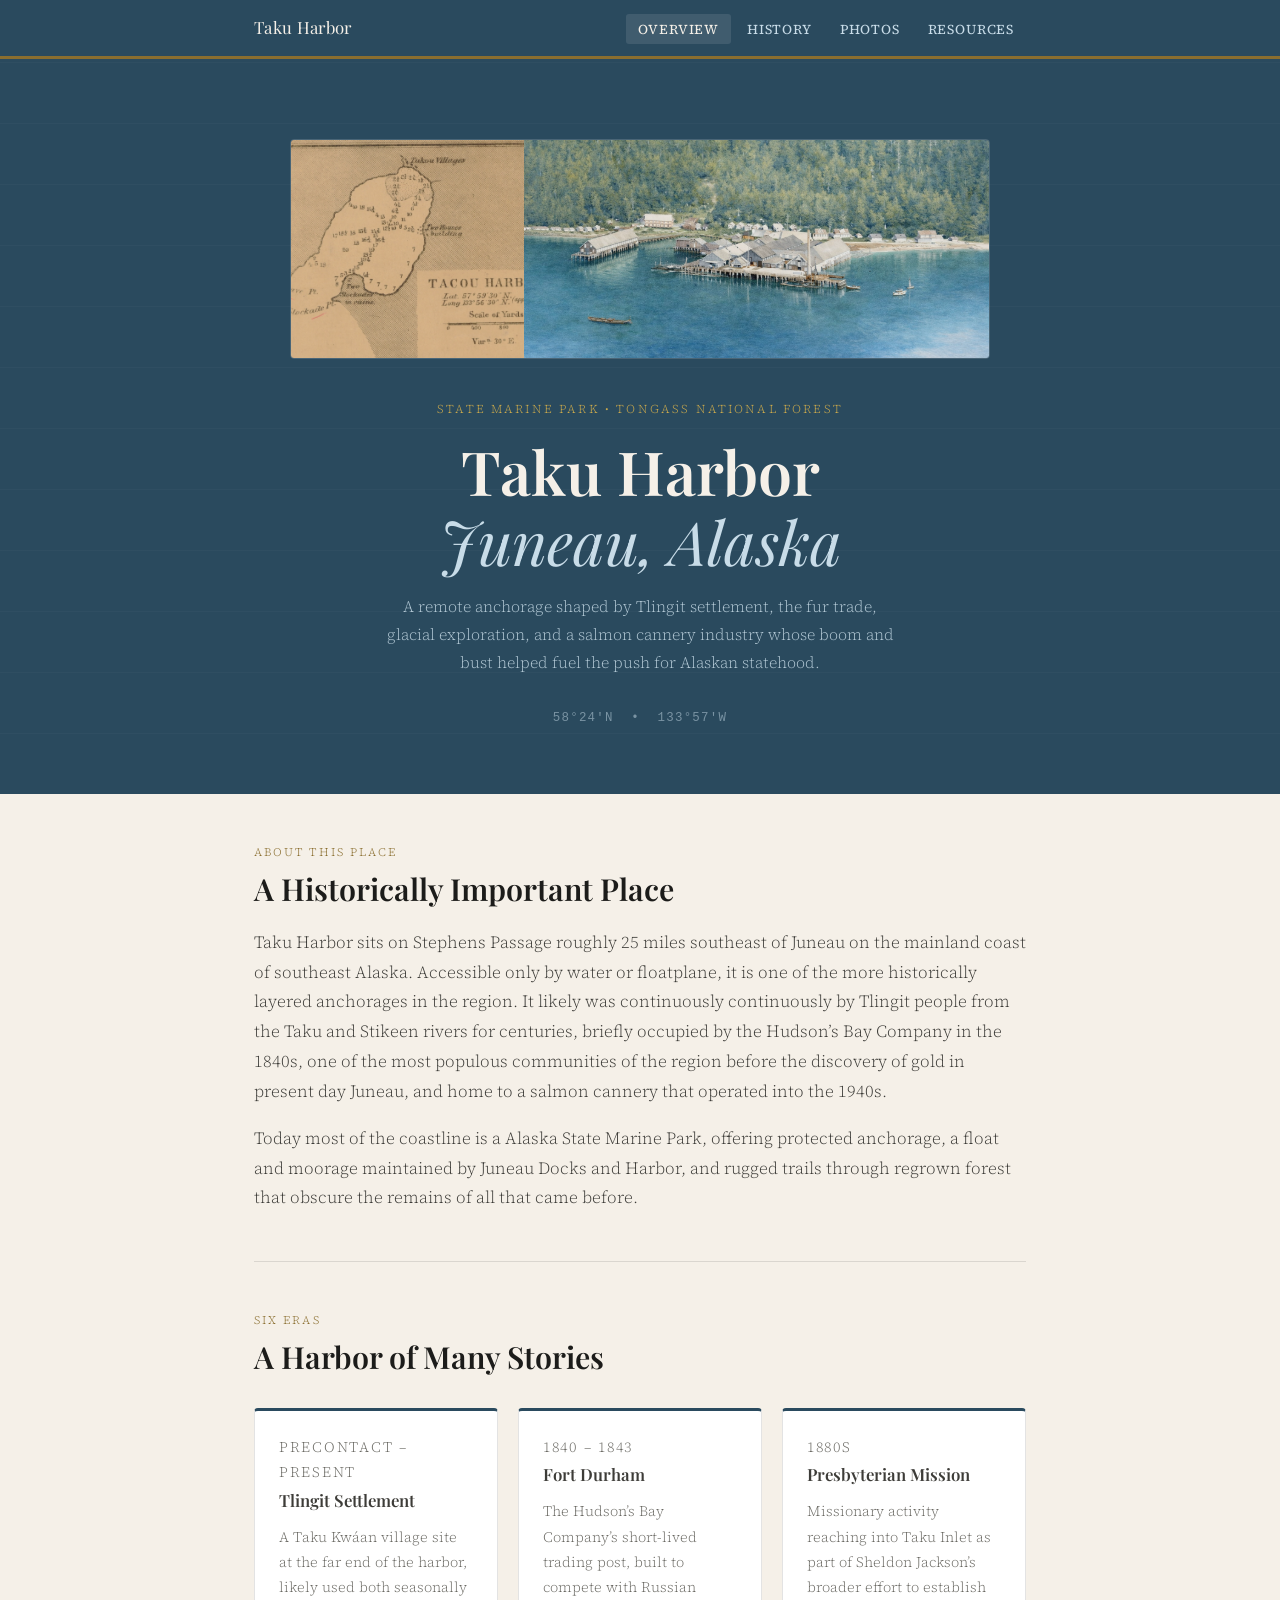
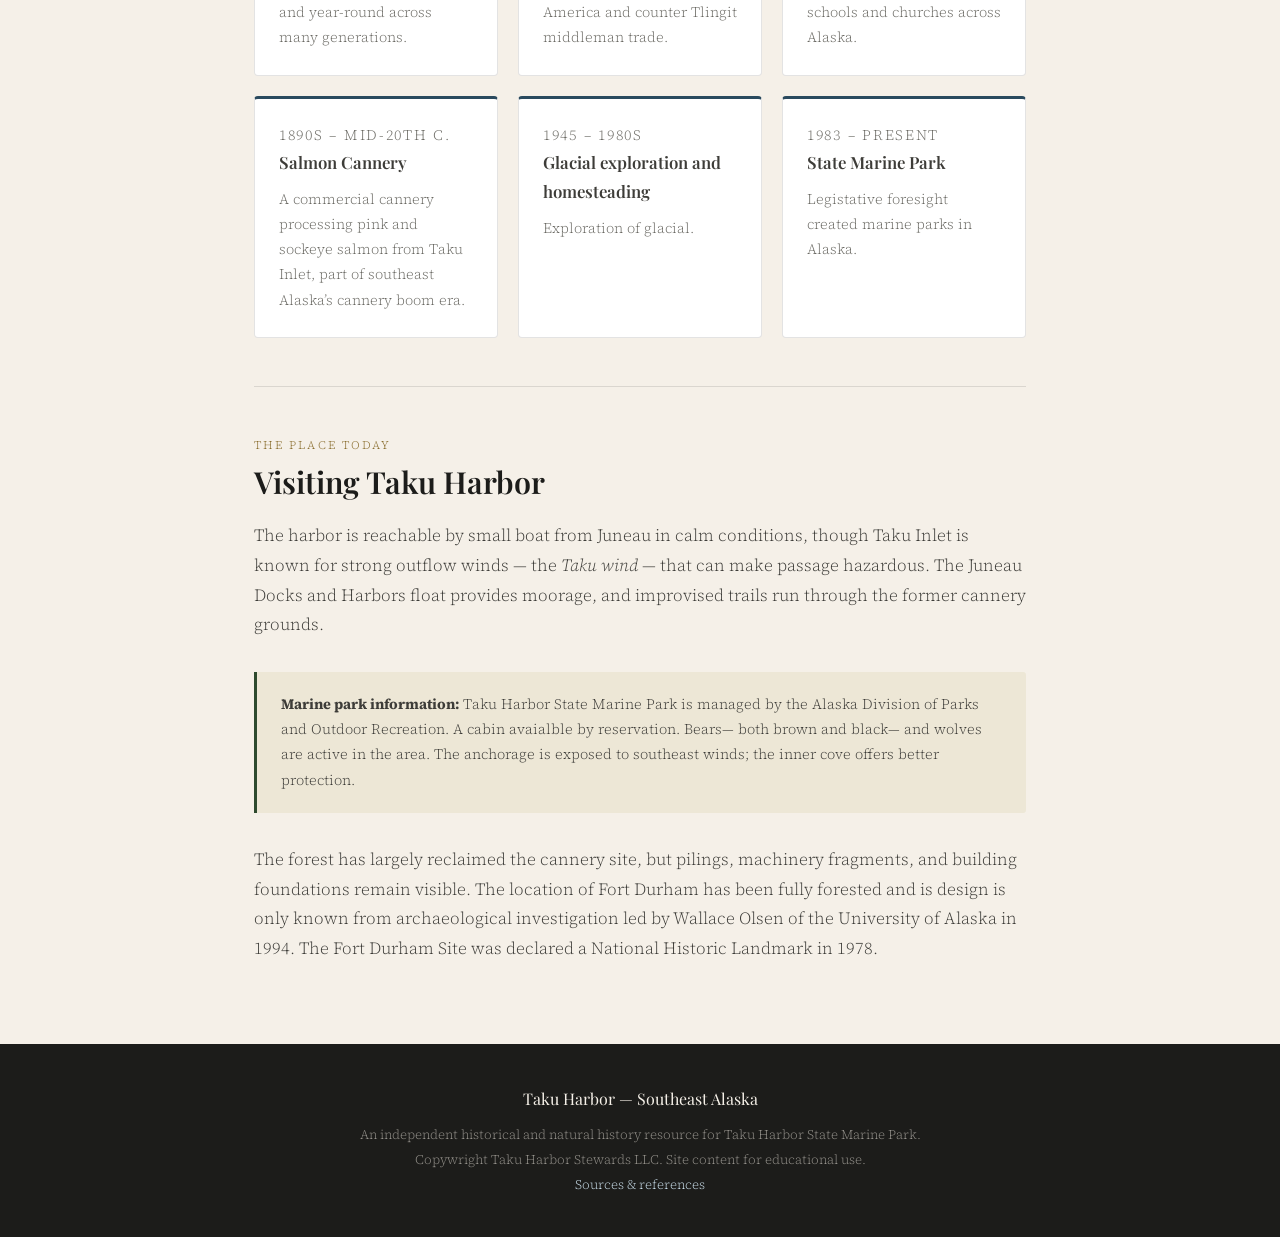
==== index.html @ 900e369d "Update index.html" ====
<!DOCTYPE html>
<html lang="en">
<head>
  <meta charset="UTF-8">
  <meta name="viewport" content="width=device-width, initial-scale=1.0">
  <title>Taku Harbor — Southeast Alaska</title>
  <meta name="description" content="Historical and natural history resources for Taku Harbor State Marine Park, southeast Alaska — site of Fort Durham, Tlingit settlement, and a historic salmon cannery.">
  <link rel="stylesheet" href="css/style.css">
</head>
<body>

<nav>
  <div class="nav-inner">
    <a href="index.html" class="site-title">Taku Harbor</a>
    <ul>
      <li><a href="index.html" class="active">Overview</a></li>
      <li><a href="history.html">History</a></li>
      <li><a href="photos.html">Photos</a></li>
      <li><a href="resources.html">Resources</a></li>
    </ul>
  </div>
</nav>

<header class="hero">

  <div style="display: grid; grid-template-columns: 1fr 2fr; gap: 0; height: 220px; margin: 0 auto 2.5rem; max-width: 700px; border: 1px solid rgba(255,255,255,0.15); border-radius: 4px; overflow: hidden;">

  <div style="position: relative;">
    <img src="images/historic/taku-harbor-navy-1868.jpg" alt="1868 US Navy chart of Tacou Harbor" style="width: 100%; height: 100%; object-fit: cover; object-position: 40% 40%; display: block; opacity: 0.9;">
  </div>

    <div style="position: relative;">
      <img src="images/historic/libby-cannery-1918.jpg" alt="Libby Cannery at Taku Harbor, c.1918" style="width: 100%; height: 100%; object-fit: cover; object-position: center 100%; display: block; opacity: 0.9;">
    </div>

  </div>

  <p class="hero-eyebrow">State Marine Park &bull; Tongass National Forest</p>
  <h1>Taku Harbor<br><em>Juneau, Alaska</em></h1>
  <p class="hero-sub">A remote anchorage shaped by Tlingit settlement, the fur trade, glacial exploration, and a salmon cannery industry whose boom and bust helped fuel the push for Alaskan statehood.</p>
  <p class="hero-coords">58°24&prime;N &nbsp;&bull;&nbsp; 133°57&prime;W</p>

</header>

<main>
  <p class="section-label">About this place</p>
  <h2>A Historically Important Place</h2>

  <p>Taku Harbor sits on Stephens Passage roughly 25 miles southeast of Juneau on the mainland coast of southeast Alaska. Accessible only by water or floatplane, it is one of the more historically layered anchorages in the region. It likely was continuously continuously by Tlingit people from the Taku and Stikeen rivers for centuries, briefly occupied by the Hudson&rsquo;s Bay Company in the 1840s, one of the most populous communities of the region before the discovery of gold in present day Juneau, and home to a salmon cannery that operated into the 1940s.</p>

  <p>Today most of the coastline is a Alaska State Marine Park, offering protected anchorage, a float and moorage maintained by Juneau Docks and Harbor, and rugged trails through regrown forest that obscure the remains of all that came before.</p>

  <hr class="rule">

  <p class="section-label">Six eras</p>
  <h2>A Harbor of Many Stories</h2>

  <div class="card-grid">
    <a href="history.html#tlingit" class="card">
      <p class="card-era">Precontact &ndash; present</p>
      <h3>Tlingit Settlement</h3>
      <p>A Taku Kwáan village site at the far end of the harbor, likely used both seasonally and year-round across many generations.</p>
    </a>
    <a href="history.html#fort-durham" class="card">
      <p class="card-era">1840 &ndash; 1843</p>
      <h3>Fort Durham</h3>
      <p>The Hudson&rsquo;s Bay Company&rsquo;s short-lived trading post, built to compete with Russian America and counter Tlingit middleman trade.</p>
    </a>
    <a href="history.html#mission" class="card">
      <p class="card-era">1880s</p>
      <h3>Presbyterian Mission</h3>
      <p>Missionary activity reaching into Taku Inlet as part of Sheldon Jackson&rsquo;s broader effort to establish schools and churches across Alaska.</p>
    </a>
    <a href="history.html#cannery" class="card">
      <p class="card-era">1890s &ndash; mid-20th c.</p>
      <h3>Salmon Cannery</h3>
      <p>A commercial cannery processing pink and sockeye salmon from Taku Inlet, part of southeast Alaska&rsquo;s cannery boom era.</p>
    </a>
    <a href="history.html#glacial" class="card">
      <p class="card-era">1945 &ndash; 1980s</p>
      <h3>Glacial exploration and homesteading</h3>
      <p>Exploration of glacial.</p>
    </a>
    <a href="history.html#statepark" class="card">
      <p class="card-era">1983 &ndash; present</p>
      <h3>State Marine Park</h3>
      <p>Legistative foresight created marine parks in Alaska.</p>
    </a>
  </div>

  <hr class="rule">

  <p class="section-label">The place today</p>
  <h2>Visiting Taku Harbor</h2>

  <p>The harbor is reachable by small boat from Juneau in calm conditions, though Taku Inlet is known for strong outflow winds — the <em>Taku wind</em> — that can make passage hazardous. The Juneau Docks and Harbors float provides moorage, and improvised trails run through the former cannery grounds.</p>

  <div class="infobox">
    <p><strong>Marine park information:</strong> Taku Harbor State Marine Park is managed by the Alaska Division of Parks and Outdoor Recreation. A cabin avaialble by reservation. Bears— both brown and black— and wolves are active in the area. The anchorage is exposed to southeast winds; the inner cove offers better protection.</p>
  </div>

  <p>The forest has largely reclaimed the cannery site, but pilings, machinery fragments, and building foundations remain visible. The location of Fort Durham has been fully forested and is design is only known from archaeological investigation led by Wallace Olsen of the University of Alaska in 1994. The Fort Durham Site was declared a National Historic Landmark in 1978.</p>

</main>

<footer>
  <span class="footer-title">Taku Harbor — Southeast Alaska</span>
  An independent historical and natural history resource for Taku Harbor State Marine Park.<br>
  Copywright Taku Harbor Stewards LLC. Site content for educational use.<br>
  <a href="resources.html">Sources &amp; references</a>
</footer>

</body>
</html>
---- css/style.css ----
@import url('https://fonts.googleapis.com/css2?family=Playfair+Display:ital,wght@0,400;0,600;1,400&family=Source+Serif+4:ital,opsz,wght@0,8..60,300;0,8..60,400;1,8..60,300&display=swap');

*, *::before, *::after { box-sizing: border-box; margin: 0; padding: 0; }

:root {
  --ink:       #1c1c1a;
  --ink-mid:   #3d3c38;
  --ink-light: #6b6a64;
  --parchment: #f5f0e8;
  --parchment-dark: #ede7d6;
  --water:     #2a4a5e;
  --water-mid: #3d6b84;
  --water-light: #c8dce8;
  --spruce:    #2e4a2e;
  --spruce-mid: #456645;
  --gold:      #8a6e2f;
  --gold-light: #c9a84c;
  --rule:      rgba(28,28,26,0.12);
  --max-w:     820px;
  --serif: 'Playfair Display', Georgia, serif;
  --body:  'Source Serif 4', Georgia, serif;
}

html { scroll-behavior: smooth; }

body {
  font-family: var(--body);
  font-size: 17px;
  line-height: 1.75;
  color: var(--ink);
  background: var(--parchment);
  font-weight: 300;
}

/* ── NAV ── */
nav {
  background: var(--water);
  position: sticky;
  top: 0;
  z-index: 100;
  border-bottom: 3px solid var(--gold);
}

nav .nav-inner {
  max-width: var(--max-w);
  margin: 0 auto;
  display: flex;
  align-items: center;
  justify-content: space-between;
  padding: 0 1.5rem;
  height: 56px;
}

nav .site-title {
  font-family: var(--serif);
  font-size: 1.05rem;
  color: var(--parchment);
  text-decoration: none;
  letter-spacing: 0.02em;
}

nav ul {
  list-style: none;
  display: flex;
  gap: 0.25rem;
}

nav ul a {
  color: var(--water-light);
  text-decoration: none;
  font-size: 0.85rem;
  letter-spacing: 0.06em;
  text-transform: uppercase;
  padding: 0.35rem 0.75rem;
  border-radius: 3px;
  transition: color 0.15s, background 0.15s;
  font-family: var(--body);
  font-weight: 400;
}

nav ul a:hover, nav ul a.active {
  color: var(--parchment);
  background: rgba(255,255,255,0.1);
}

/* ── HERO ── */
.hero {
  background: var(--water);
  color: var(--parchment);
  padding: 5rem 1.5rem 4rem;
  text-align: center;
  position: relative;
  overflow: hidden;
}

.hero::before {
  content: '';
  position: absolute;
  inset: 0;
  background: repeating-linear-gradient(
    0deg,
    transparent,
    transparent 60px,
    rgba(255,255,255,0.025) 60px,
    rgba(255,255,255,0.025) 61px
  );
  pointer-events: none;
}

.hero-eyebrow {
  font-size: 0.75rem;
  letter-spacing: 0.18em;
  text-transform: uppercase;
  color: var(--gold-light);
  margin-bottom: 1rem;
}

.hero h1 {
  font-family: var(--serif);
  font-size: clamp(2.2rem, 6vw, 3.8rem);
  font-weight: 600;
  line-height: 1.15;
  margin-bottom: 0.5rem;
}

.hero h1 em {
  font-style: italic;
  font-weight: 400;
  color: var(--water-light);
}

.hero .hero-sub {
  font-size: 1rem;
  color: rgba(200,220,232,0.85);
  max-width: 520px;
  margin: 1rem auto 0;
  font-weight: 300;
}

.hero-coords {
  margin-top: 2rem;
  font-size: 0.78rem;
  letter-spacing: 0.1em;
  color: rgba(200,220,232,0.5);
  font-family: 'Courier New', monospace;
}

/* ── MAIN CONTENT ── */
main {
  max-width: var(--max-w);
  margin: 0 auto;
  padding: 3rem 1.5rem 5rem;
}

/* ── SECTION HEADERS ── */
.section-label {
  font-size: 0.72rem;
  letter-spacing: 0.18em;
  text-transform: uppercase;
  color: var(--gold);
  margin-bottom: 0.5rem;
}

h2 {
  font-family: var(--serif);
  font-size: 1.9rem;
  font-weight: 600;
  color: var(--ink);
  line-height: 1.25;
  margin-bottom: 1.25rem;
}

h3 {
  font-family: var(--serif);
  font-size: 1.25rem;
  font-weight: 600;
  color: var(--ink-mid);
  margin-bottom: 0.6rem;
  margin-top: 2rem;
}

p { margin-bottom: 1.1rem; color: var(--ink-mid); }
p:last-child { margin-bottom: 0; }

.rule {
  border: none;
  border-top: 1px solid var(--rule);
  margin: 3rem 0;
}

/* ── CARDS ── */
.card-grid {
  display: grid;
  grid-template-columns: repeat(auto-fit, minmax(220px, 1fr));
  gap: 1.25rem;
  margin: 2rem 0;
}

.card {
  background: #fff;
  border: 1px solid var(--rule);
  border-radius: 4px;
  padding: 1.5rem;
  border-top: 3px solid var(--water);
  text-decoration: none;
  color: inherit;
  display: block;
  transition: box-shadow 0.2s, transform 0.2s;
}

.card:hover {
  box-shadow: 0 4px 16px rgba(42,74,94,0.12);
  transform: translateY(-2px);
}

.card-era {
  font-size: 0.72rem;
  letter-spacing: 0.12em;
  text-transform: uppercase;
  color: var(--gold);
  margin-bottom: 0.4rem;
}

.card h3 { margin-top: 0; font-size: 1.05rem; }
.card p { font-size: 0.9rem; color: var(--ink-light); margin: 0; }

/* ── TIMELINE ── */
.timeline {
  position: relative;
  padding-left: 2rem;
  margin: 2rem 0;
}

.timeline::before {
  content: '';
  position: absolute;
  left: 0;
  top: 8px;
  bottom: 8px;
  width: 2px;
  background: var(--water-light);
}

.timeline-item {
  position: relative;
  margin-bottom: 2rem;
}

.timeline-item::before {
  content: '';
  position: absolute;
  left: -2.4rem;
  top: 7px;
  width: 10px;
  height: 10px;
  border-radius: 50%;
  background: var(--water);
  border: 2px solid var(--parchment);
  box-shadow: 0 0 0 2px var(--water);
}

.timeline-date {
  font-size: 0.78rem;
  letter-spacing: 0.1em;
  text-transform: uppercase;
  color: var(--gold);
  margin-bottom: 0.2rem;
}

.timeline-item h3 { margin-top: 0; font-size: 1rem; color: var(--ink); }
.timeline-item p { font-size: 0.9rem; margin: 0; }

/* ── PHOTO GRID ── */
.photo-grid {
  display: grid;
  grid-template-columns: repeat(auto-fill, minmax(240px, 1fr));
  gap: 1rem;
  margin: 2rem 0;
}

.photo-item {
  position: relative;
  overflow: hidden;
  border-radius: 3px;
  background: var(--parchment-dark);
  aspect-ratio: 4/3;
  border: 1px solid var(--rule);
}

.photo-item img {
  width: 100%;
  height: 100%;
  object-fit: cover;
  display: block;
  transition: transform 0.4s ease;
}

.photo-item:hover img { transform: scale(1.04); }

.photo-caption {
  position: absolute;
  bottom: 0;
  left: 0;
  right: 0;
  background: linear-gradient(transparent, rgba(28,28,26,0.75));
  color: #fff;
  font-size: 0.78rem;
  padding: 1.5rem 0.75rem 0.6rem;
  opacity: 0;
  transition: opacity 0.25s;
}

.photo-item:hover .photo-caption { opacity: 1; }

.photo-placeholder {
  width: 100%;
  height: 100%;
  display: flex;
  flex-direction: column;
  align-items: center;
  justify-content: center;
  color: var(--ink-light);
  font-size: 0.8rem;
  text-align: center;
  padding: 1rem;
  gap: 0.5rem;
}

.photo-placeholder svg { opacity: 0.35; }

/* ── RESOURCE LIST ── */
.resource-list { list-style: none; margin: 1.5rem 0; }

.resource-list li {
  border-top: 1px solid var(--rule);
  padding: 1rem 0;
}

.resource-list li:last-child { border-bottom: 1px solid var(--rule); }

.resource-list a {
  color: var(--water);
  text-decoration: none;
  font-weight: 400;
  font-size: 1rem;
}

.resource-list a:hover { text-decoration: underline; color: var(--water-mid); }

.resource-meta {
  font-size: 0.8rem;
  color: var(--ink-light);
  margin-top: 0.2rem;
}

.resource-tag {
  display: inline-block;
  font-size: 0.68rem;
  letter-spacing: 0.08em;
  text-transform: uppercase;
  background: var(--water-light);
  color: var(--water);
  padding: 0.15rem 0.5rem;
  border-radius: 2px;
  margin-right: 0.4rem;
  font-weight: 400;
}

/* ── INFOBOX ── */
.infobox {
  background: var(--parchment-dark);
  border-left: 3px solid var(--spruce);
  padding: 1.25rem 1.5rem;
  margin: 2rem 0;
  border-radius: 0 3px 3px 0;
}

.infobox p { font-size: 0.9rem; color: var(--ink-mid); }

/* ── FOOTER ── */
footer {
  background: var(--ink);
  color: rgba(245,240,232,0.55);
  padding: 2.5rem 1.5rem;
  text-align: center;
  font-size: 0.82rem;
  line-height: 1.9;
}

footer a { color: var(--water-light); text-decoration: none; }
footer a:hover { text-decoration: underline; }
footer .footer-title {
  font-family: var(--serif);
  color: var(--parchment);
  font-size: 1rem;
  display: block;
  margin-bottom: 0.5rem;
}

/* ── RESPONSIVE ── */
@media (max-width: 600px) {
  nav ul a { padding: 0.3rem 0.45rem; font-size: 0.75rem; }
  .hero { padding: 3.5rem 1rem 3rem; }
  main { padding: 2rem 1rem 4rem; }
  .card-grid { grid-template-columns: 1fr; }
}
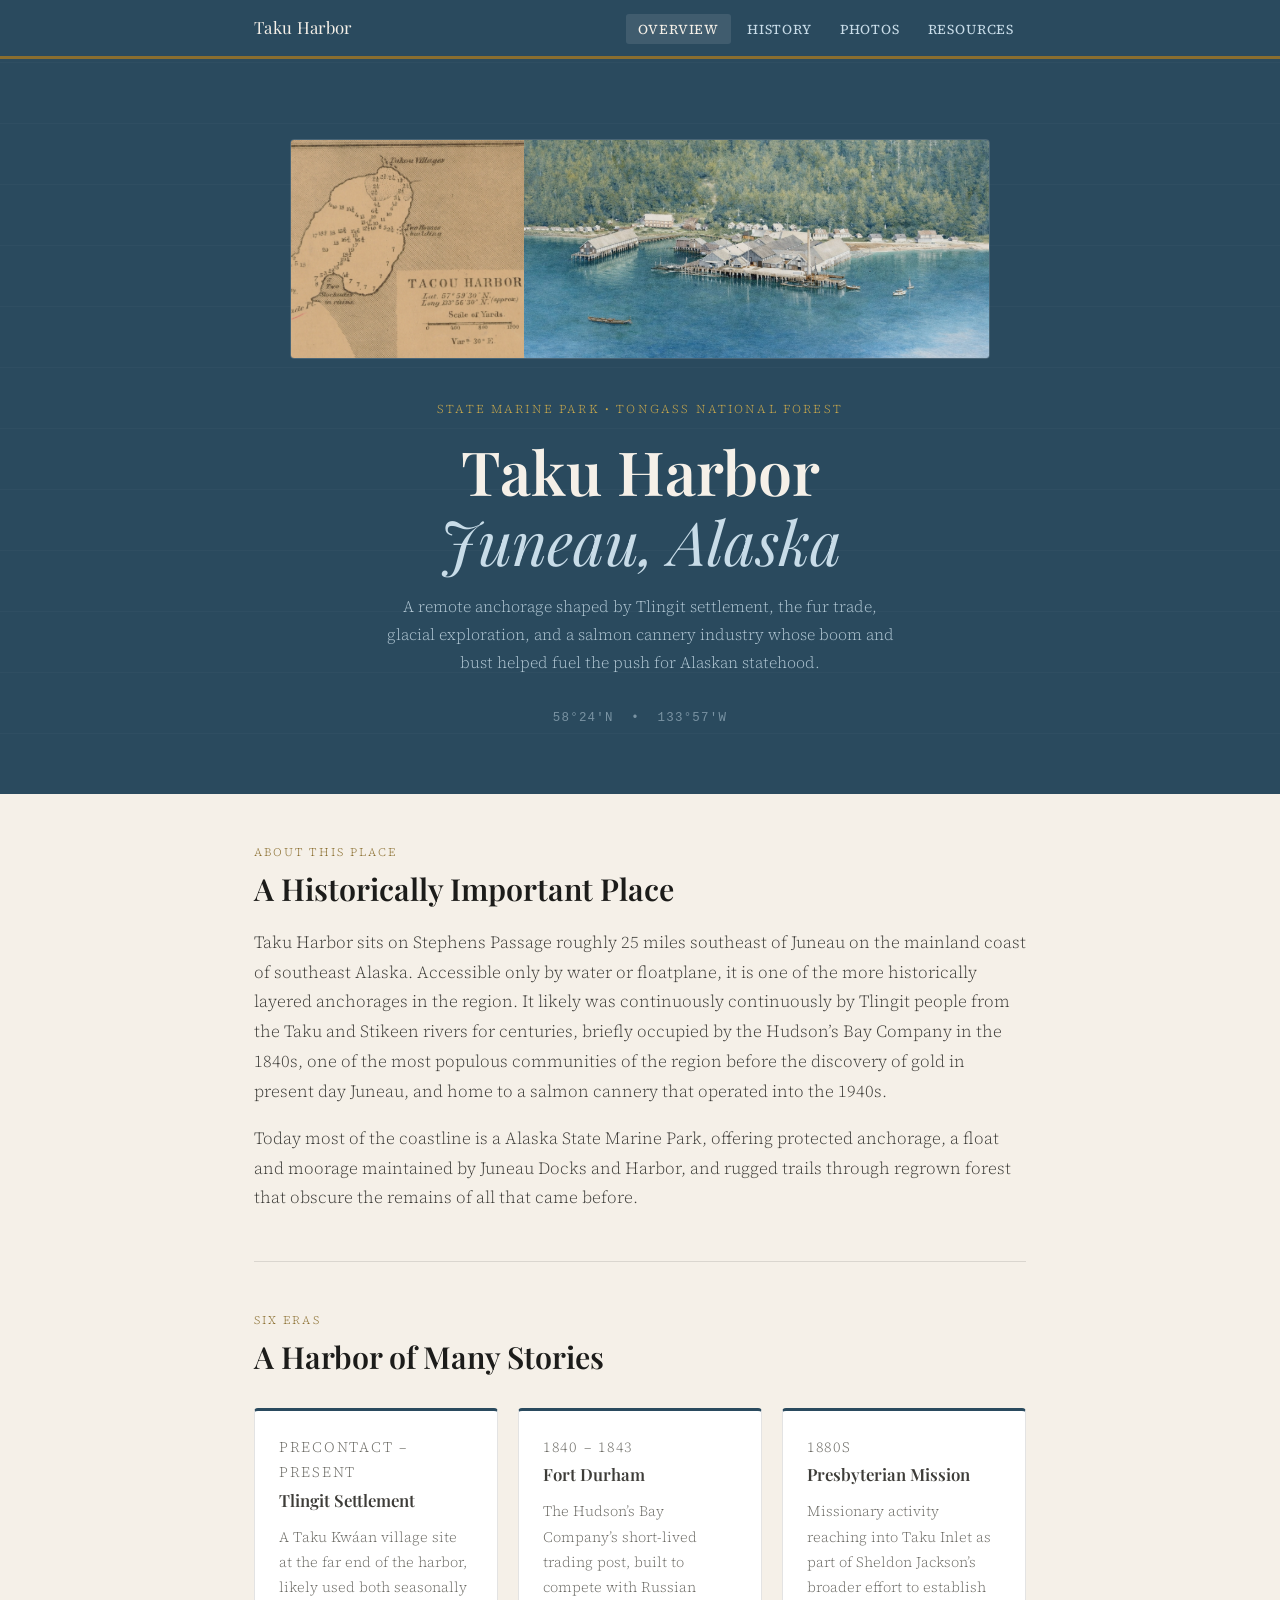
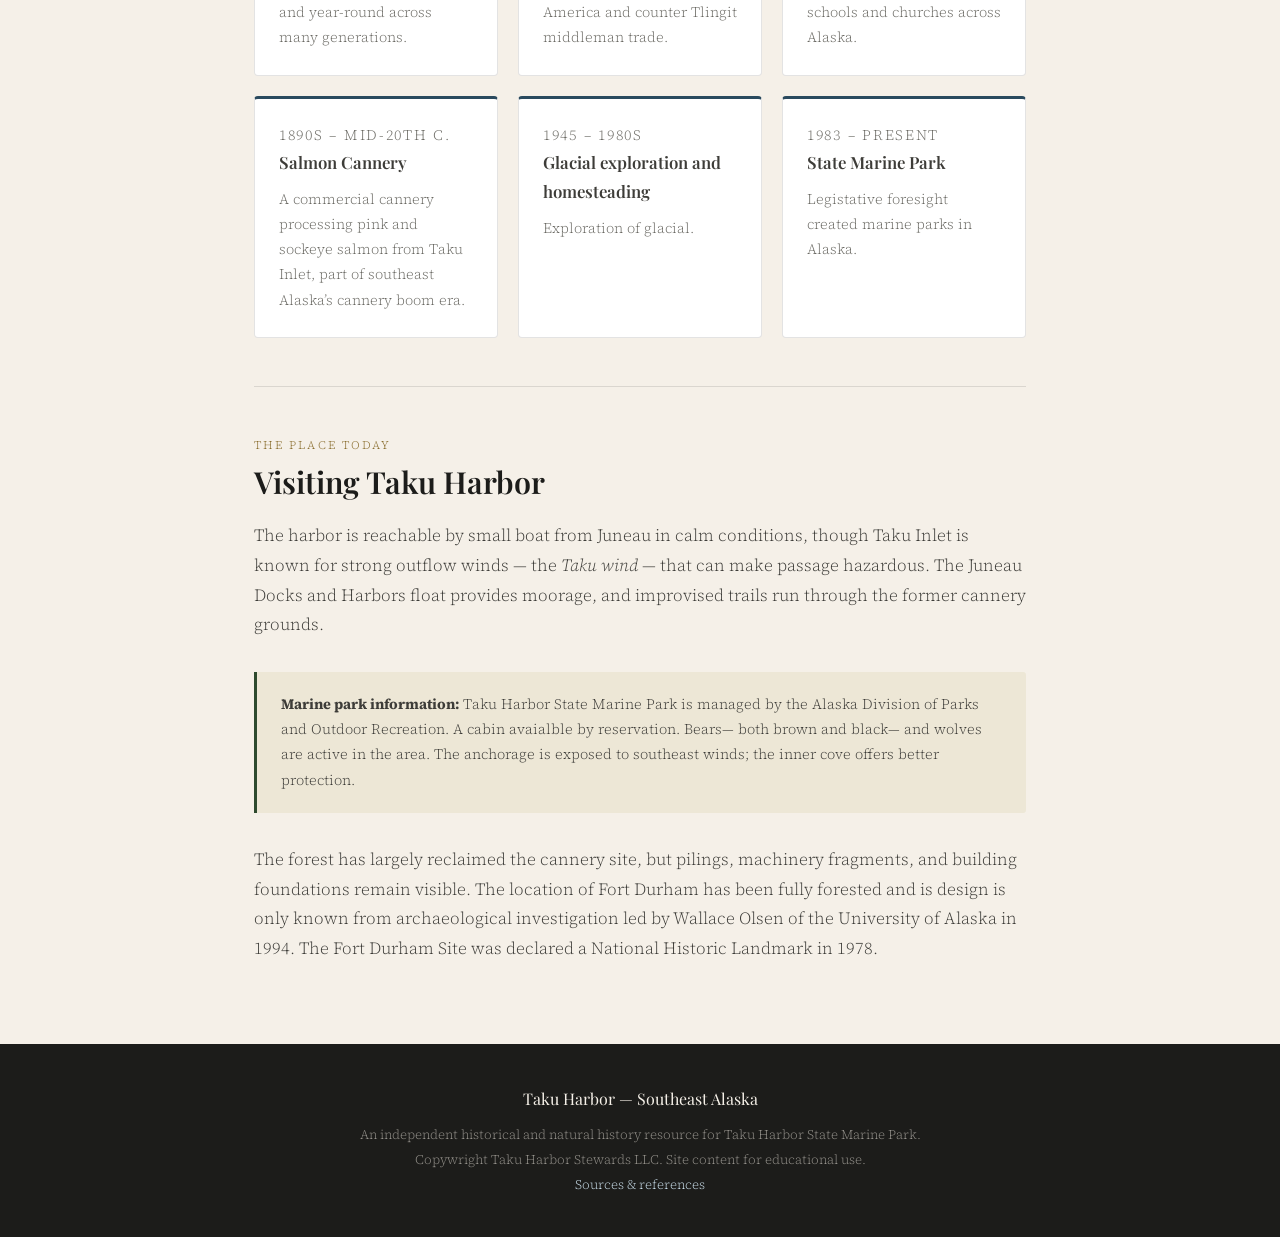
==== commit 4db18655: "Update index.html" ====
--- a/index.html
+++ b/index.html
@@ -26,7 +26,7 @@
   <div style="display: grid; grid-template-columns: 1fr 2fr; gap: 0; height: 220px; margin: 0 auto 2.5rem; max-width: 700px; border: 1px solid rgba(255,255,255,0.15); border-radius: 4px; overflow: hidden;">
 
   <div style="position: relative;">
-    <img src="images/historic/taku-harbor-navy-1868.jpg" alt="1868 US Navy chart of Tacou Harbor" style="width: 100%; height: 100%; object-fit: cover; object-position: 40% 40%; display: block; opacity: 0.9;">
+    <img src="images/historic/taku-harbor-navy-1868.jpg" alt="1868 US Navy chart of Tacou Harbor" style="width: 100%; height: 100%; object-fit: cover; object-position: 70% 40%; display: block; opacity: 0.9;">
   </div>
 
     <div style="position: relative;">
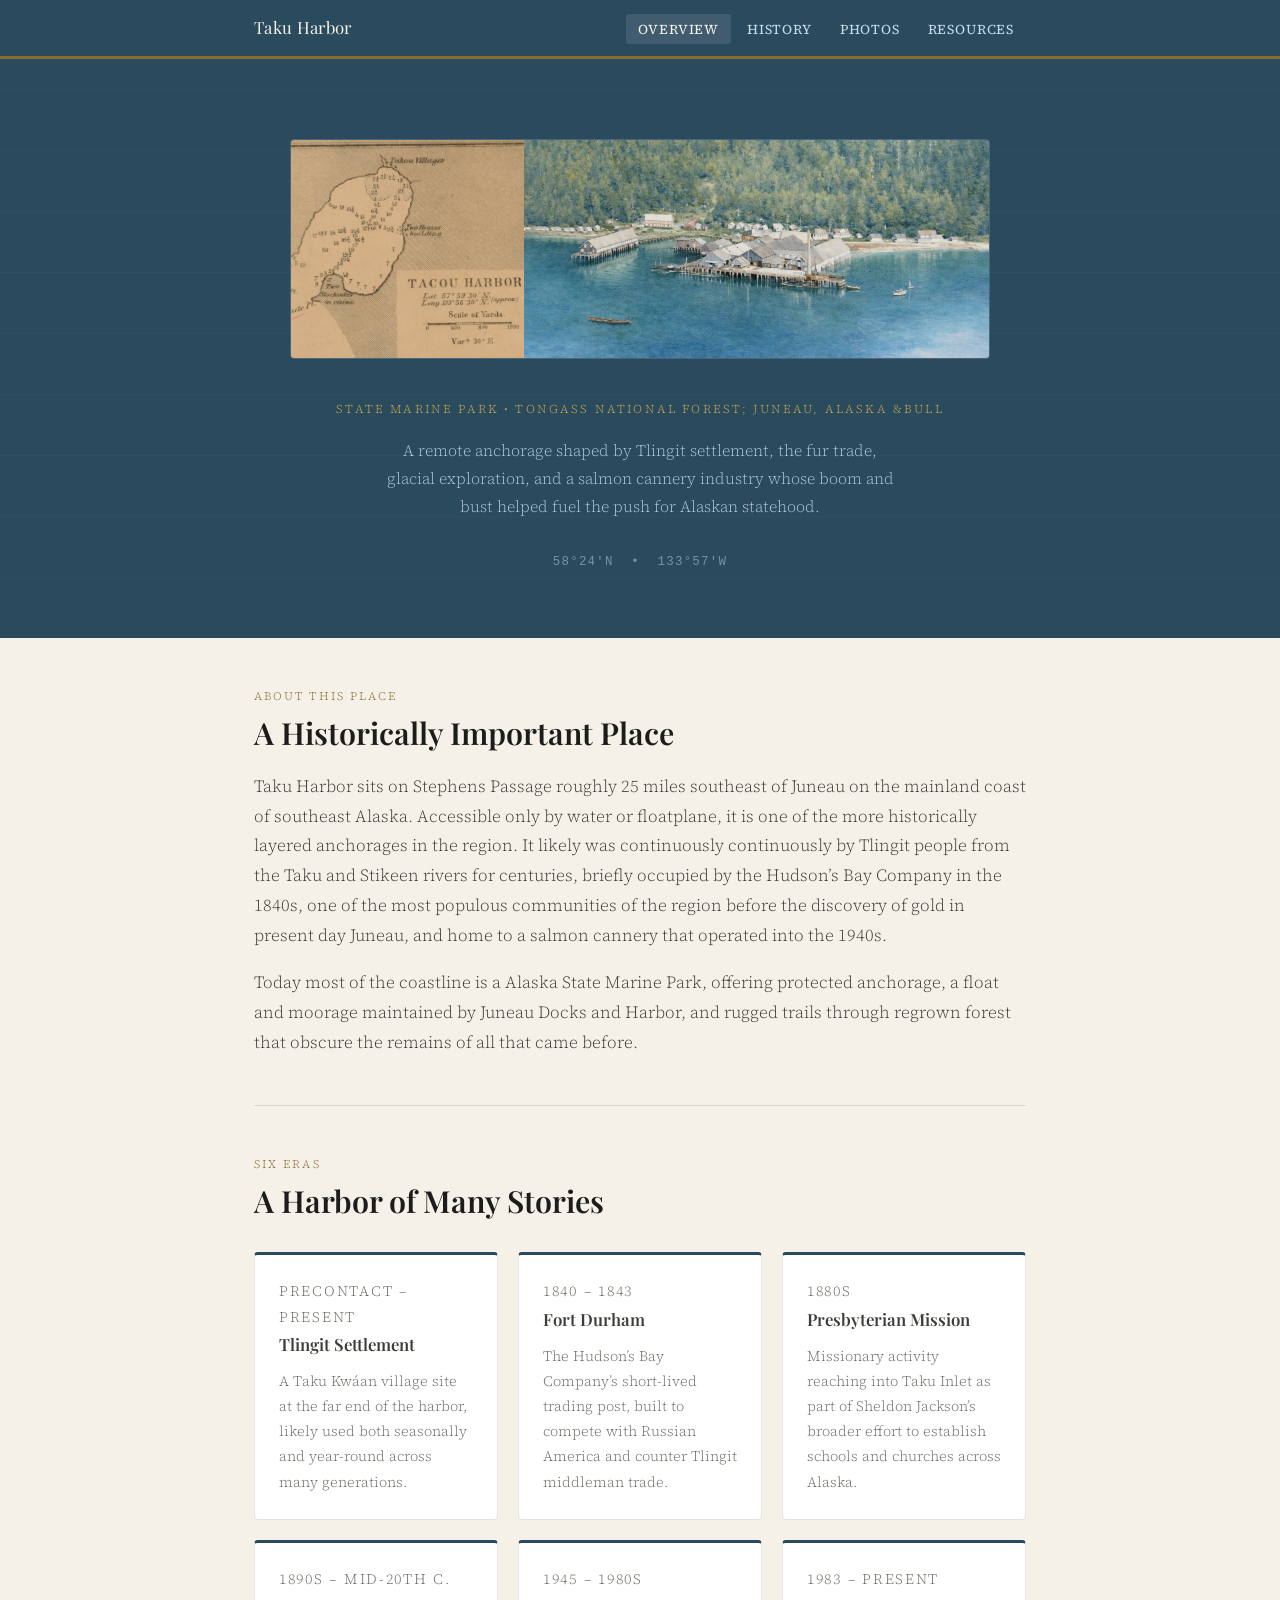
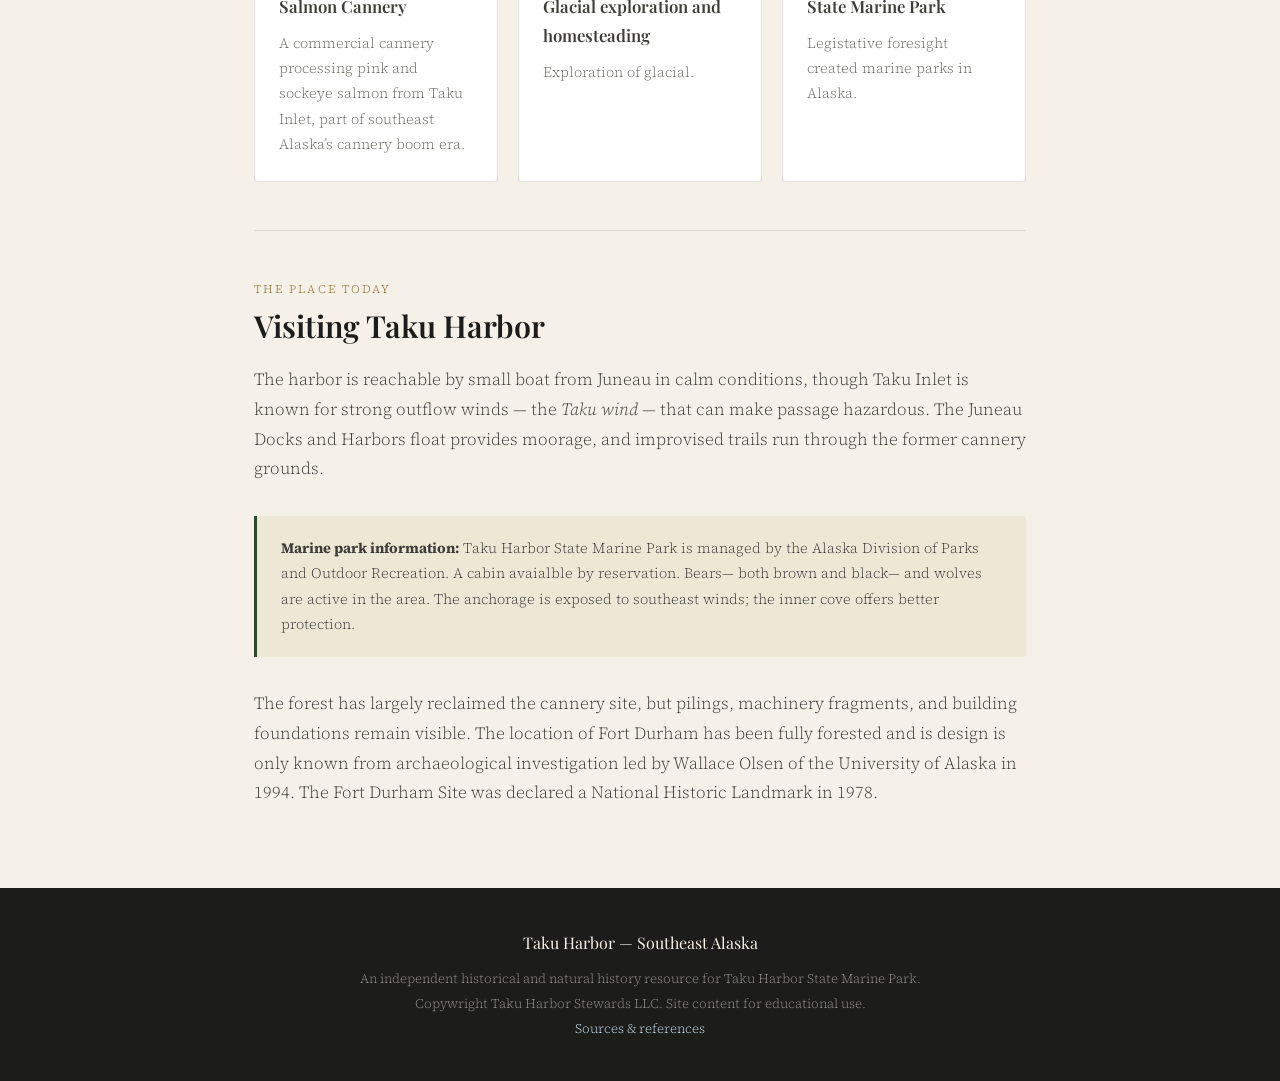
==== commit 2407f091: "Update index.html" ====
--- a/index.html
+++ b/index.html
@@ -35,8 +35,7 @@
 
   </div>
 
-  <p class="hero-eyebrow">State Marine Park &bull; Tongass National Forest</p>
-  <h1>Taku Harbor<br><em>Juneau, Alaska</em></h1>
+  <p class="hero-eyebrow">State Marine Park &bull; Tongass National Forest; Juneau, Alaska &bull</p>
   <p class="hero-sub">A remote anchorage shaped by Tlingit settlement, the fur trade, glacial exploration, and a salmon cannery industry whose boom and bust helped fuel the push for Alaskan statehood.</p>
   <p class="hero-coords">58°24&prime;N &nbsp;&bull;&nbsp; 133°57&prime;W</p>
 
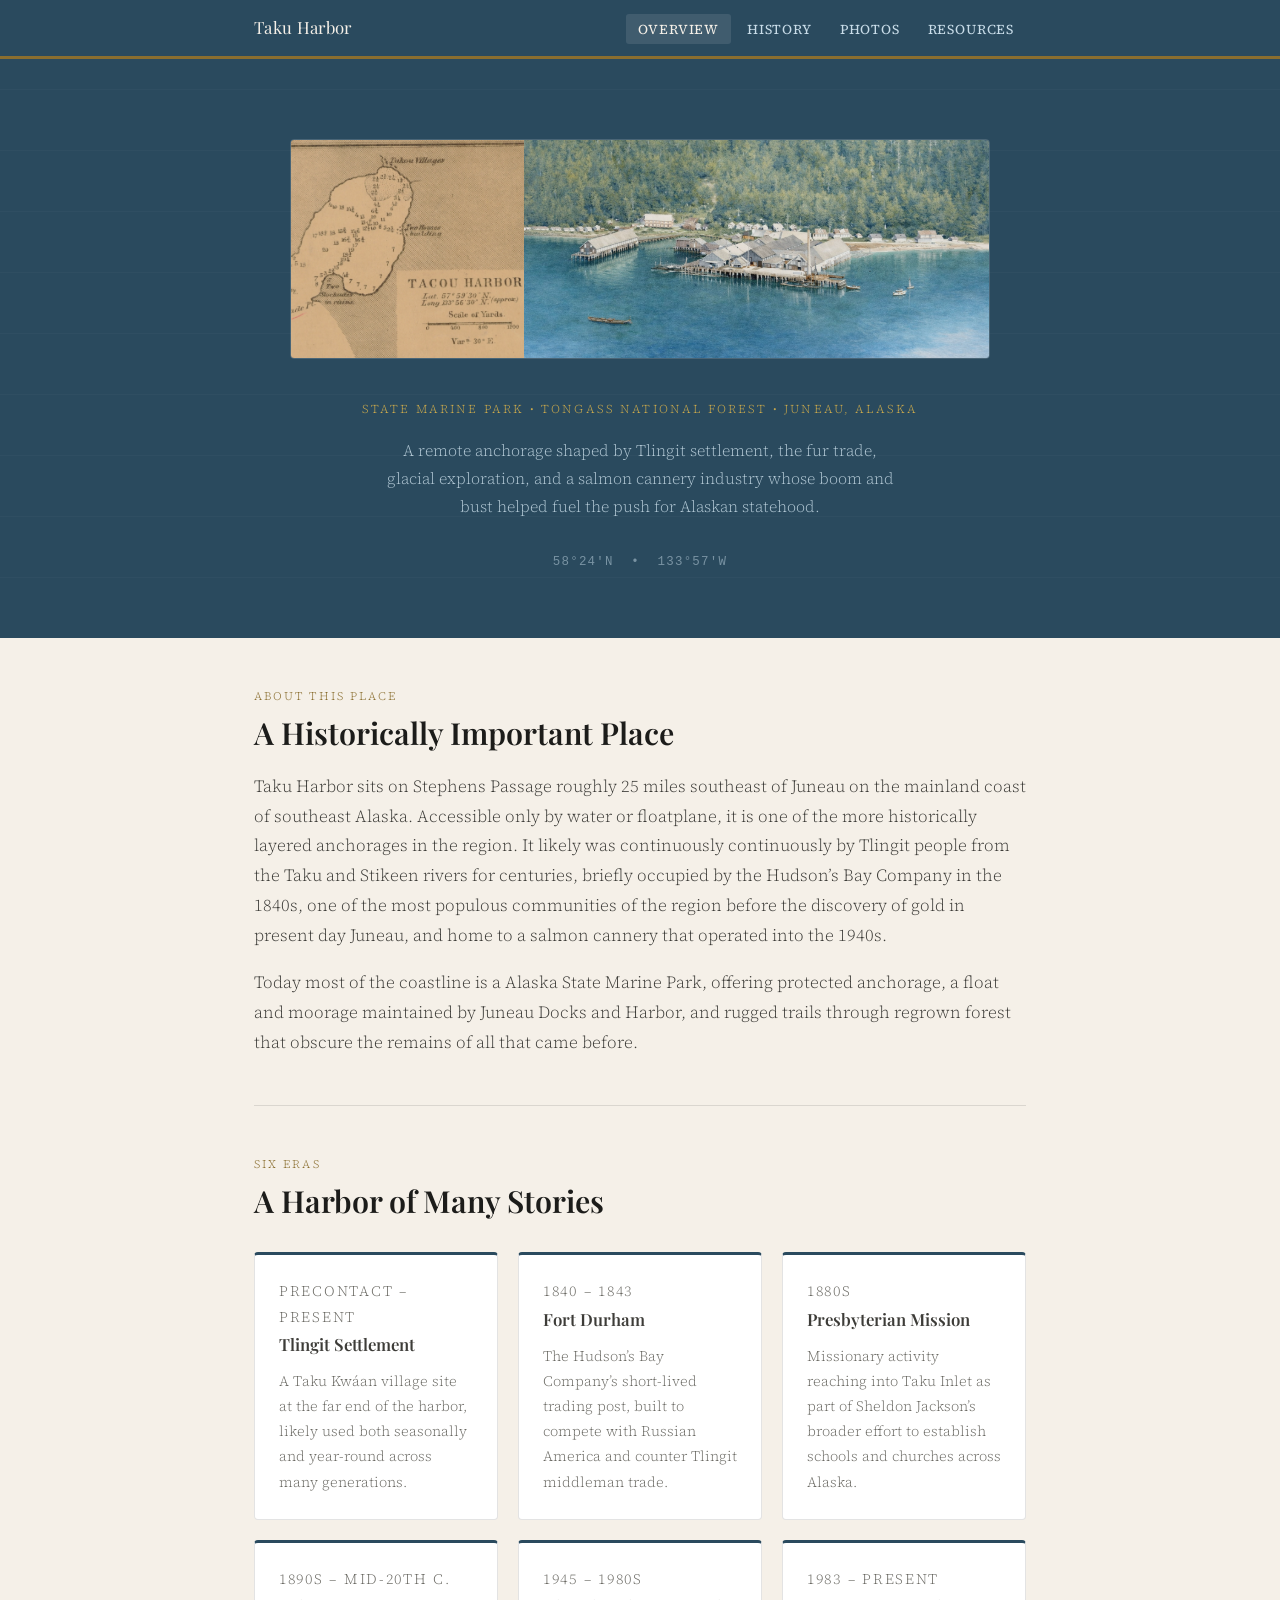
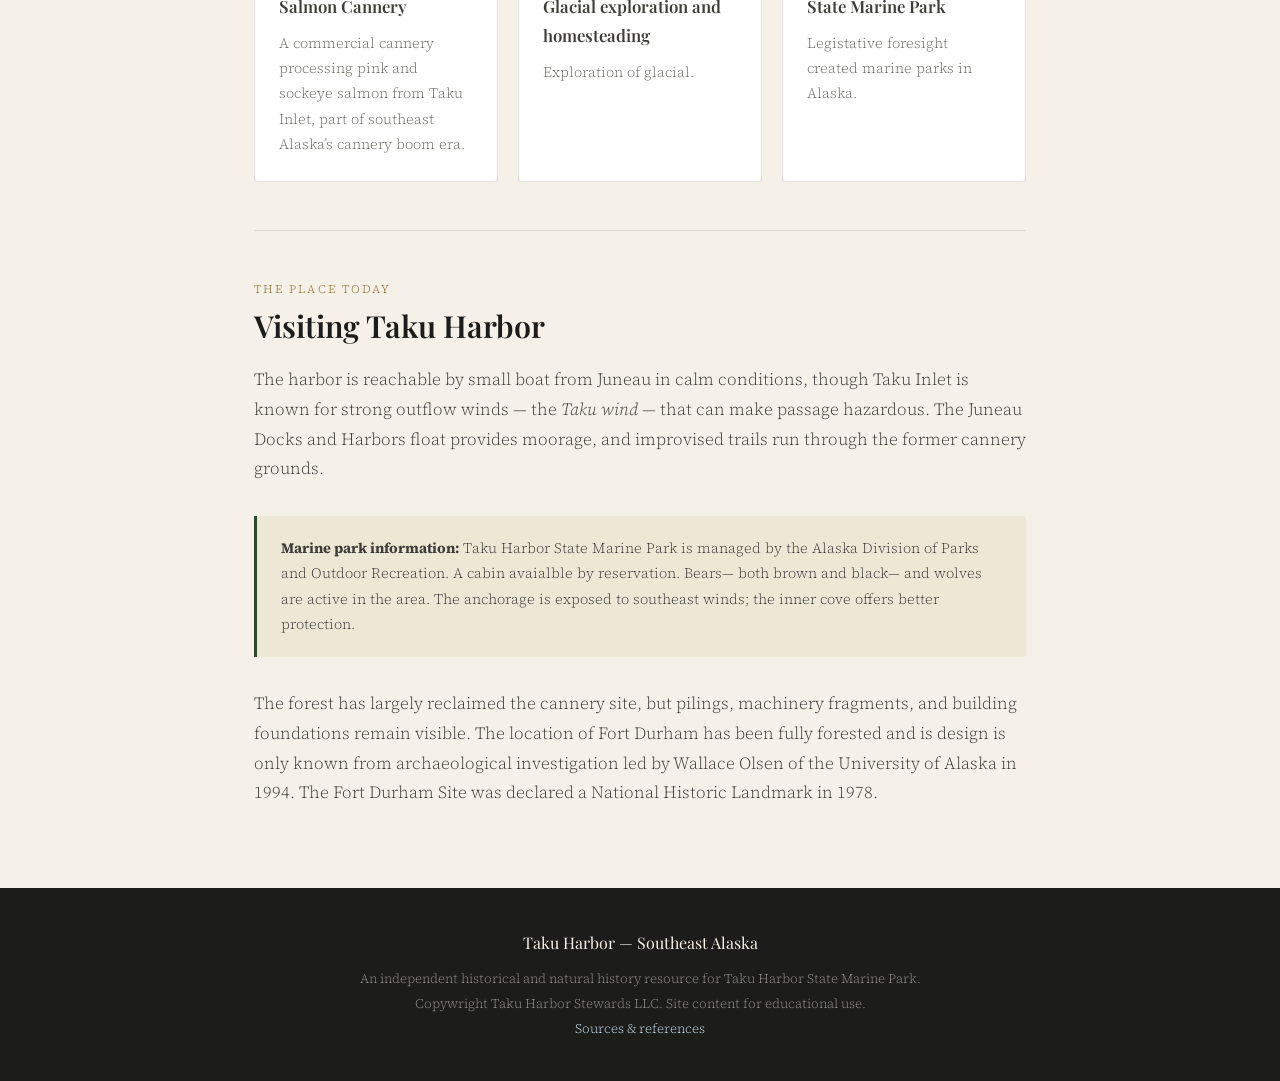
==== commit 6eef4a75: "Update index.html" ====
--- a/index.html
+++ b/index.html
@@ -35,7 +35,7 @@
 
   </div>
 
-  <p class="hero-eyebrow">State Marine Park &bull; Tongass National Forest; Juneau, Alaska &bull</p>
+  <p class="hero-eyebrow">State Marine Park &bull; Tongass National Forest &bull; Juneau, Alaska </p>
   <p class="hero-sub">A remote anchorage shaped by Tlingit settlement, the fur trade, glacial exploration, and a salmon cannery industry whose boom and bust helped fuel the push for Alaskan statehood.</p>
   <p class="hero-coords">58°24&prime;N &nbsp;&bull;&nbsp; 133°57&prime;W</p>
 
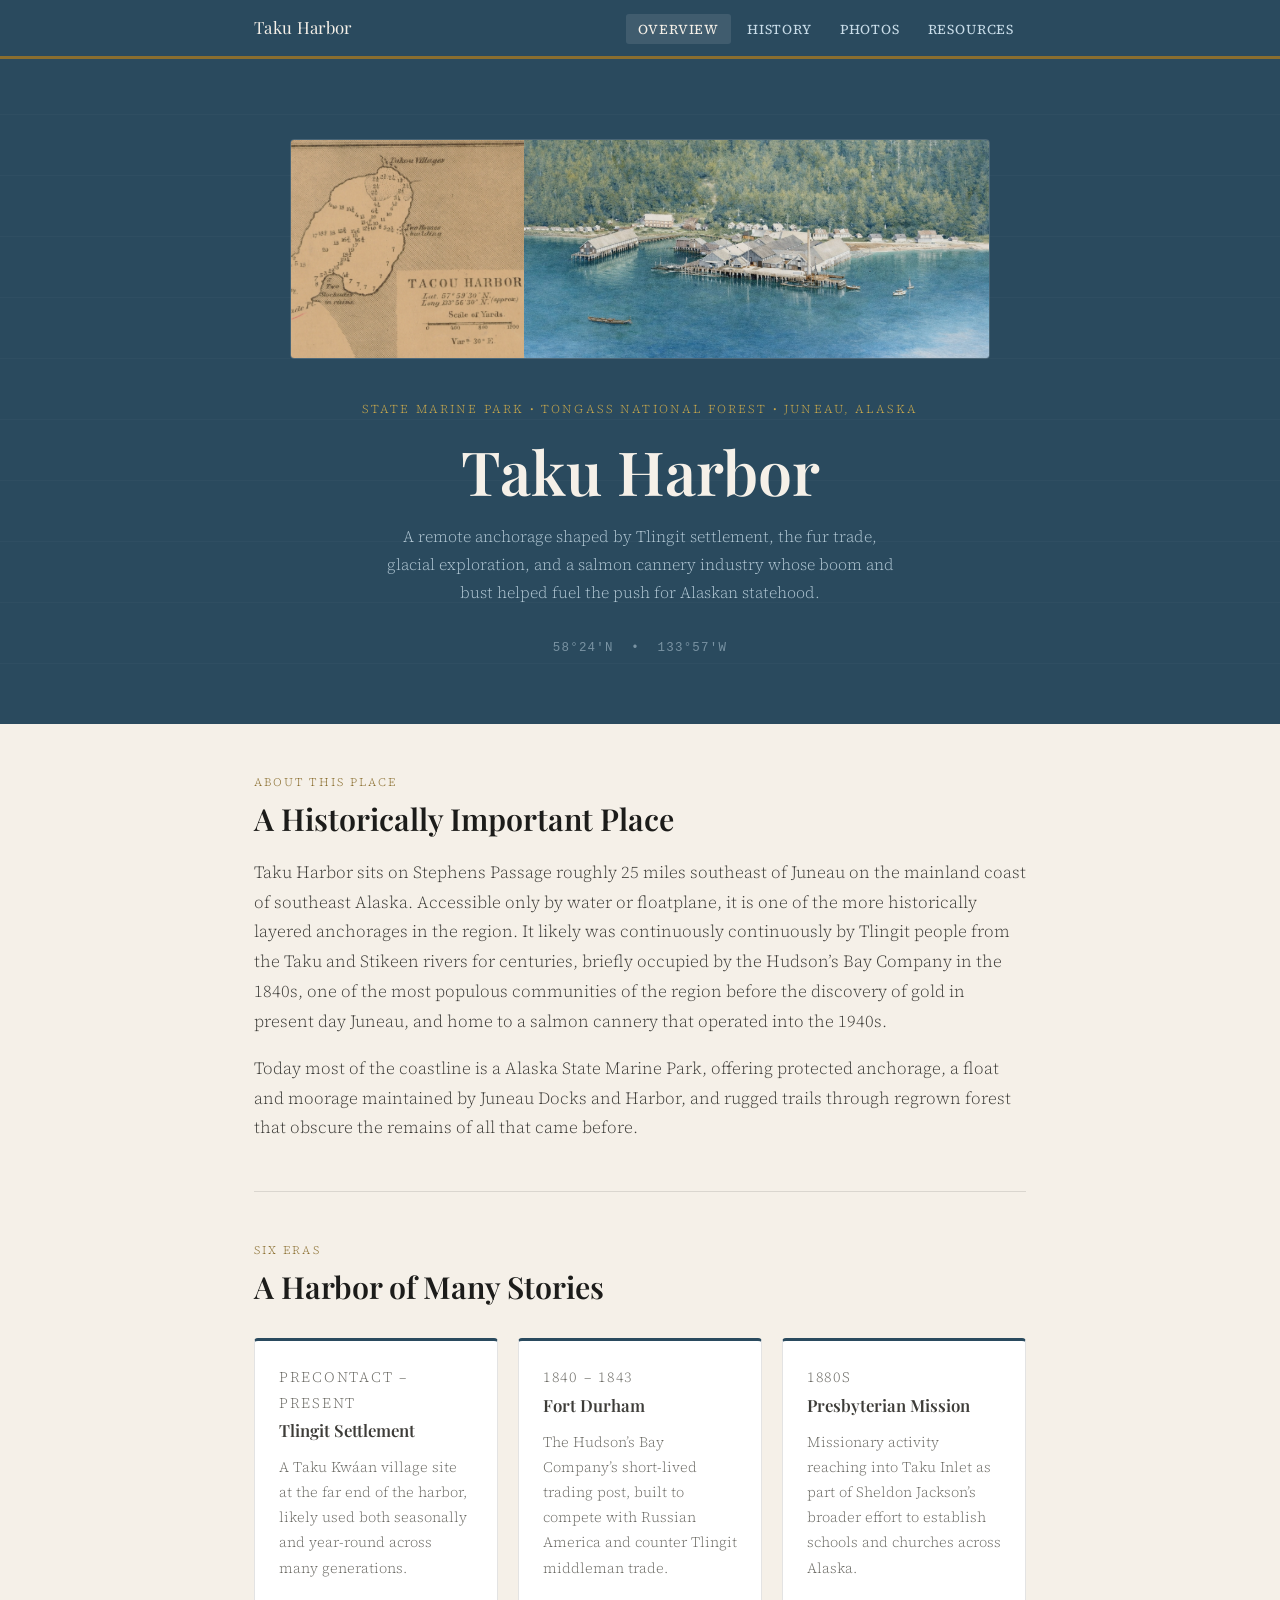
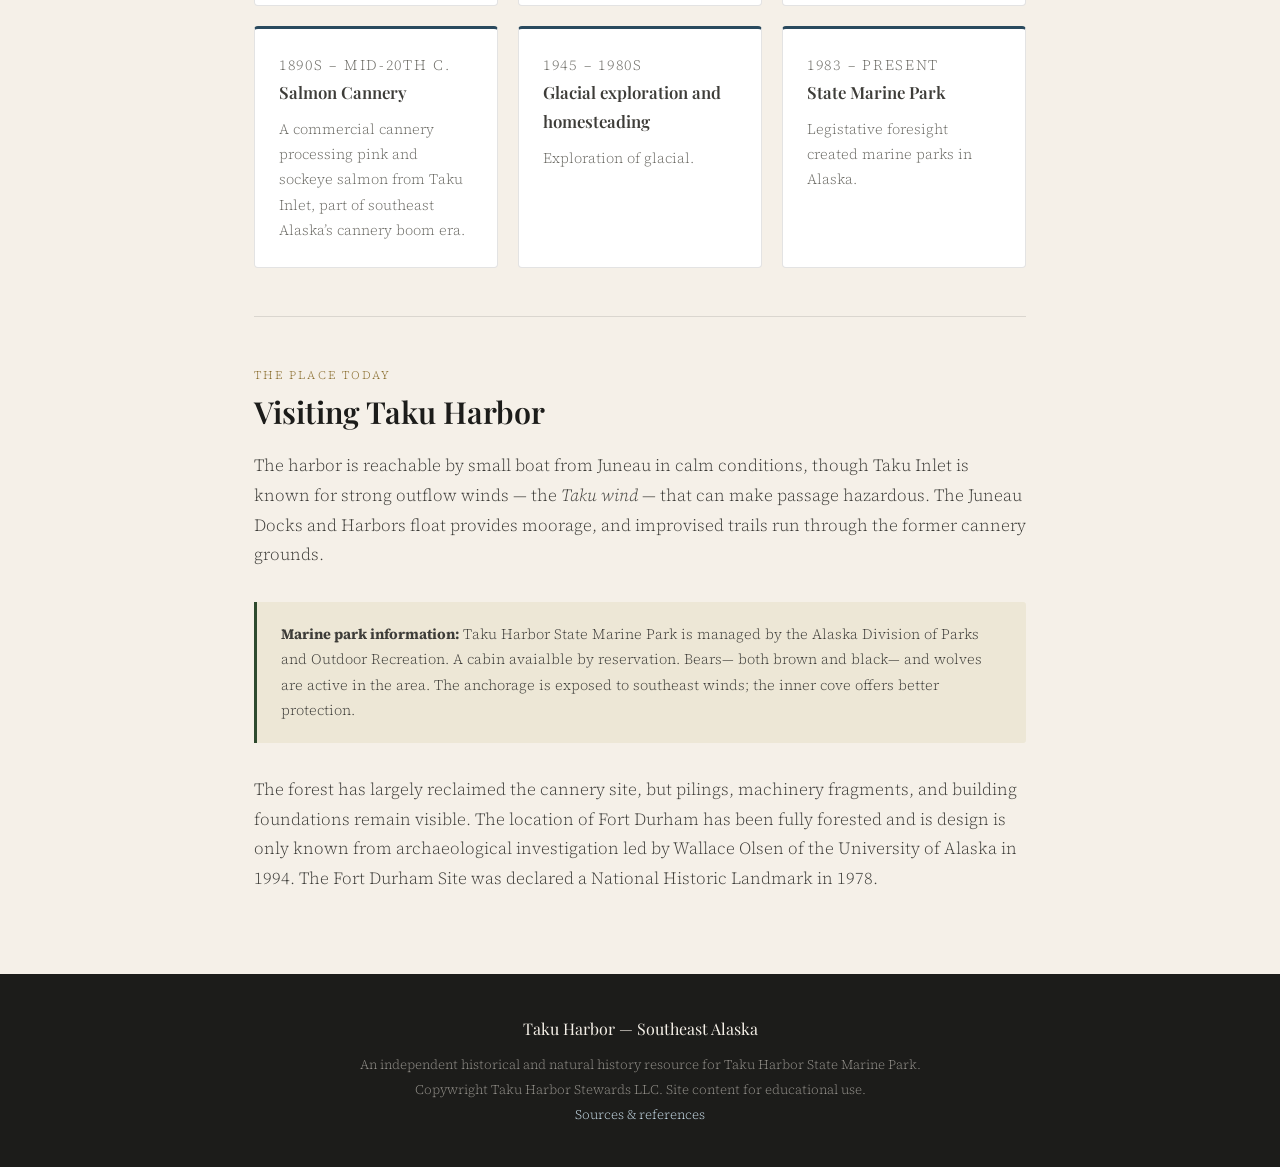
==== commit 16492924: "Add header for Taku Harbor section" ====
--- a/index.html
+++ b/index.html
@@ -36,6 +36,7 @@
   </div>
 
   <p class="hero-eyebrow">State Marine Park &bull; Tongass National Forest &bull; Juneau, Alaska </p>
+  <h1>Taku Harbor<br></h1>
   <p class="hero-sub">A remote anchorage shaped by Tlingit settlement, the fur trade, glacial exploration, and a salmon cannery industry whose boom and bust helped fuel the push for Alaskan statehood.</p>
   <p class="hero-coords">58°24&prime;N &nbsp;&bull;&nbsp; 133°57&prime;W</p>
 
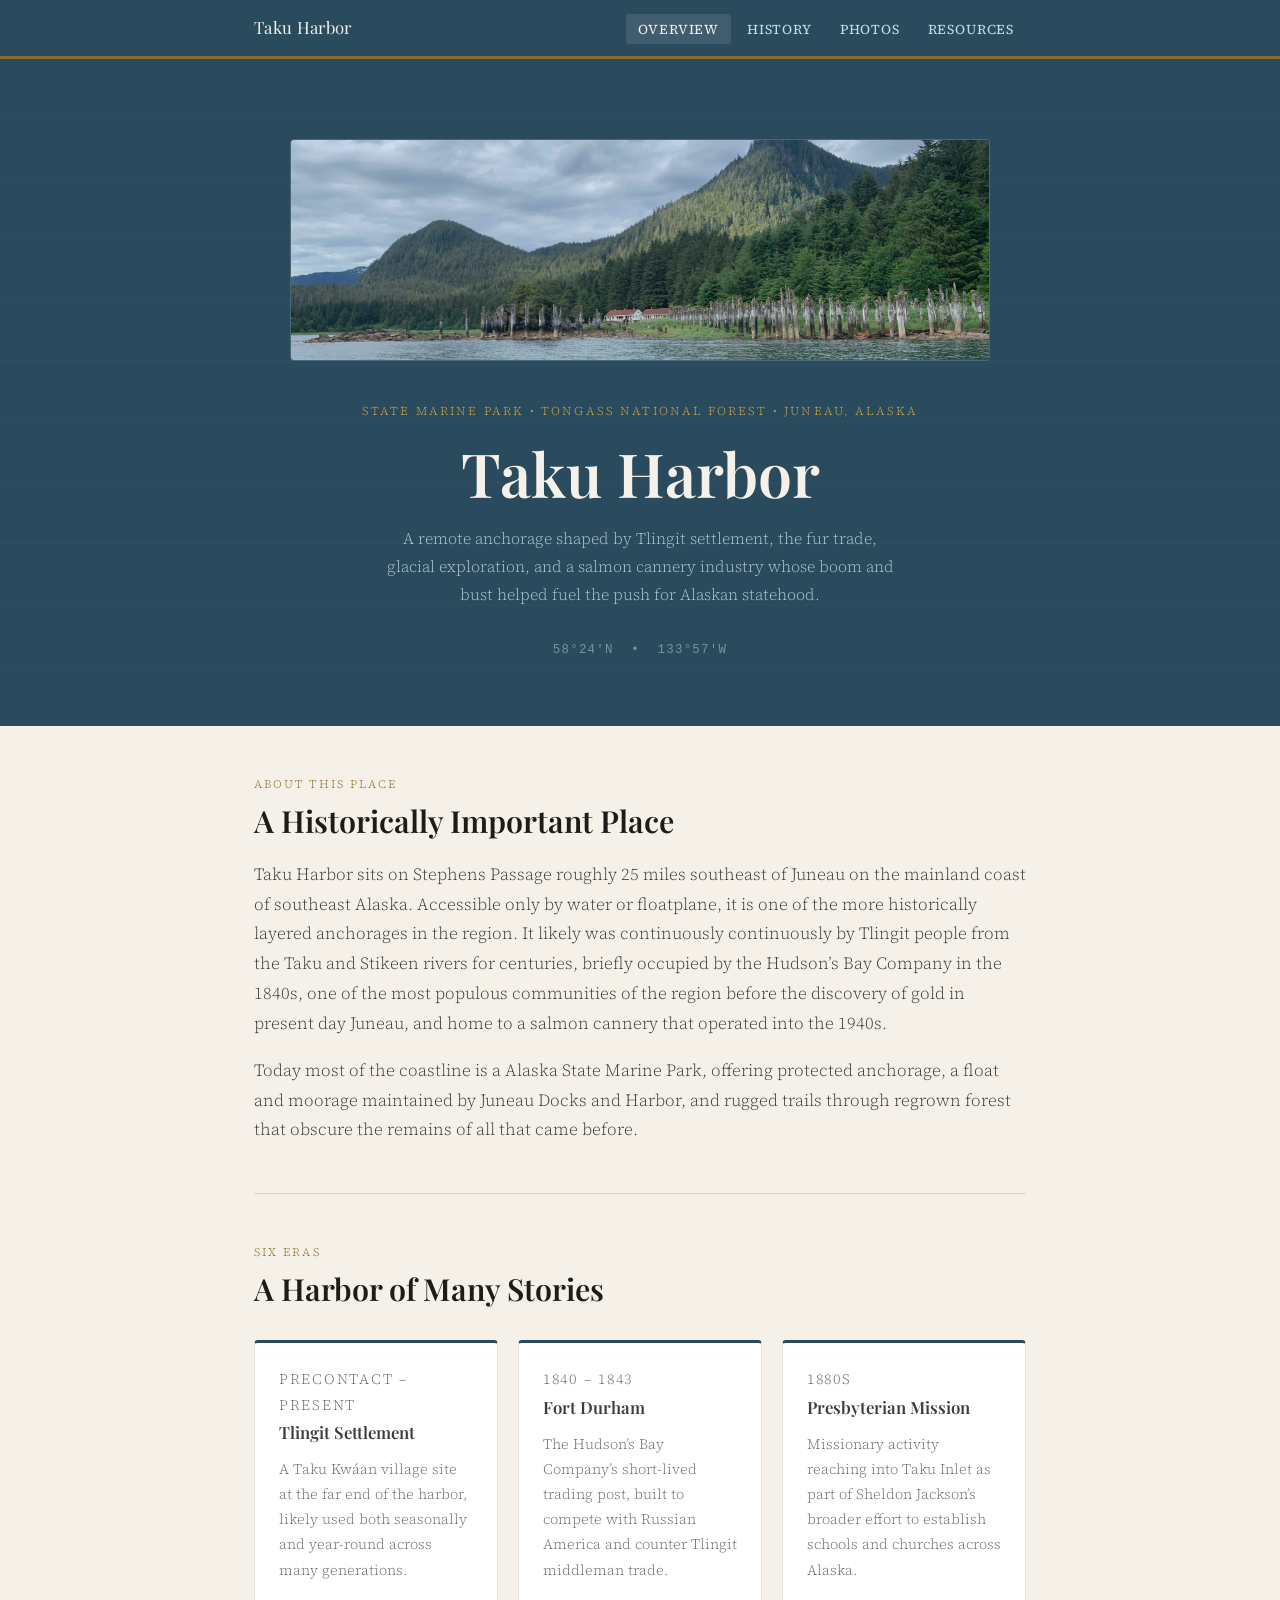
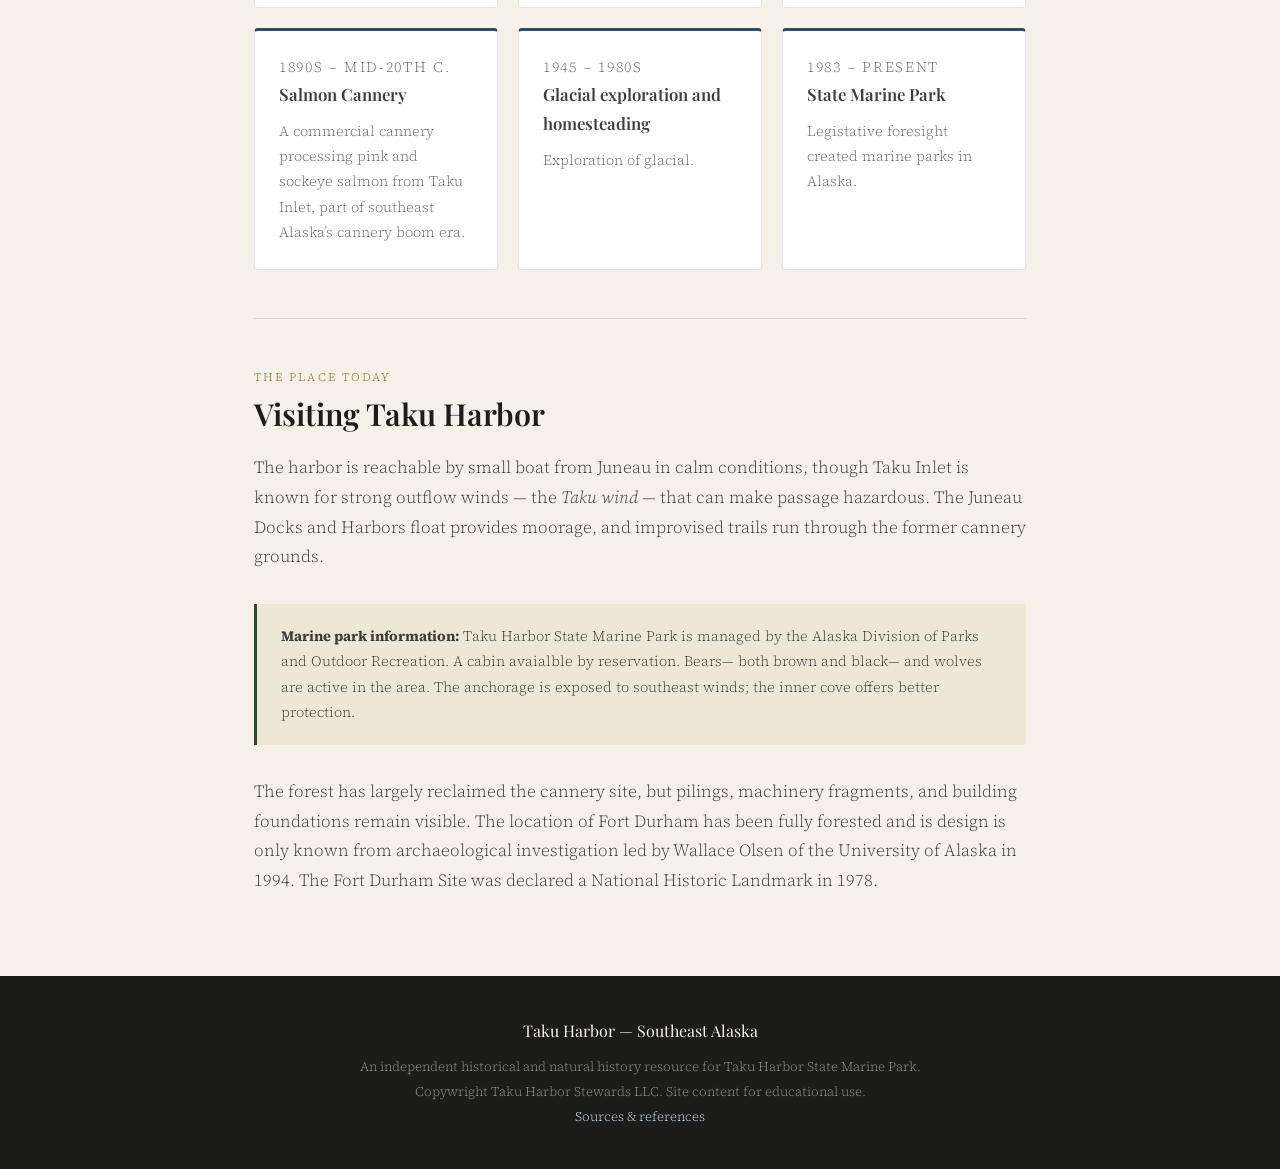
==== commit 83bc83f1: "Refactor header layout and image display Removed unnecessary divs and updated image structure for be" ====
--- a/index.html
+++ b/index.html
@@ -23,17 +23,9 @@
 
 <header class="hero">
 
-  <div style="display: grid; grid-template-columns: 1fr 2fr; gap: 0; height: 220px; margin: 0 auto 2.5rem; max-width: 700px; border: 1px solid rgba(255,255,255,0.15); border-radius: 4px; overflow: hidden;">
-
-  <div style="position: relative;">
-    <img src="images/historic/taku-harbor-navy-1868.jpg" alt="1868 US Navy chart of Tacou Harbor" style="width: 100%; height: 100%; object-fit: cover; object-position: 70% 40%; display: block; opacity: 0.9;">
-  </div>
-
-    <div style="position: relative;">
-      <img src="images/historic/libby-cannery-1918.jpg" alt="Libby Cannery at Taku Harbor, c.1918" style="width: 100%; height: 100%; object-fit: cover; object-position: center 100%; display: block; opacity: 0.9;">
-    </div>
-
-  </div>
+<div style="margin: 0 auto 2.5rem; max-width: 700px; border: 1px solid rgba(255,255,255,0.15); border-radius: 4px; overflow: hidden;">
+  <img src="images/historic/TH wide steeple peak.jpg" alt="Taku Harbor with steeple peak" style="width: 100%; height: 220px; object-fit: cover; display: block; opacity: 0.9;">
+</div>
 
   <p class="hero-eyebrow">State Marine Park &bull; Tongass National Forest &bull; Juneau, Alaska </p>
   <h1>Taku Harbor<br></h1>
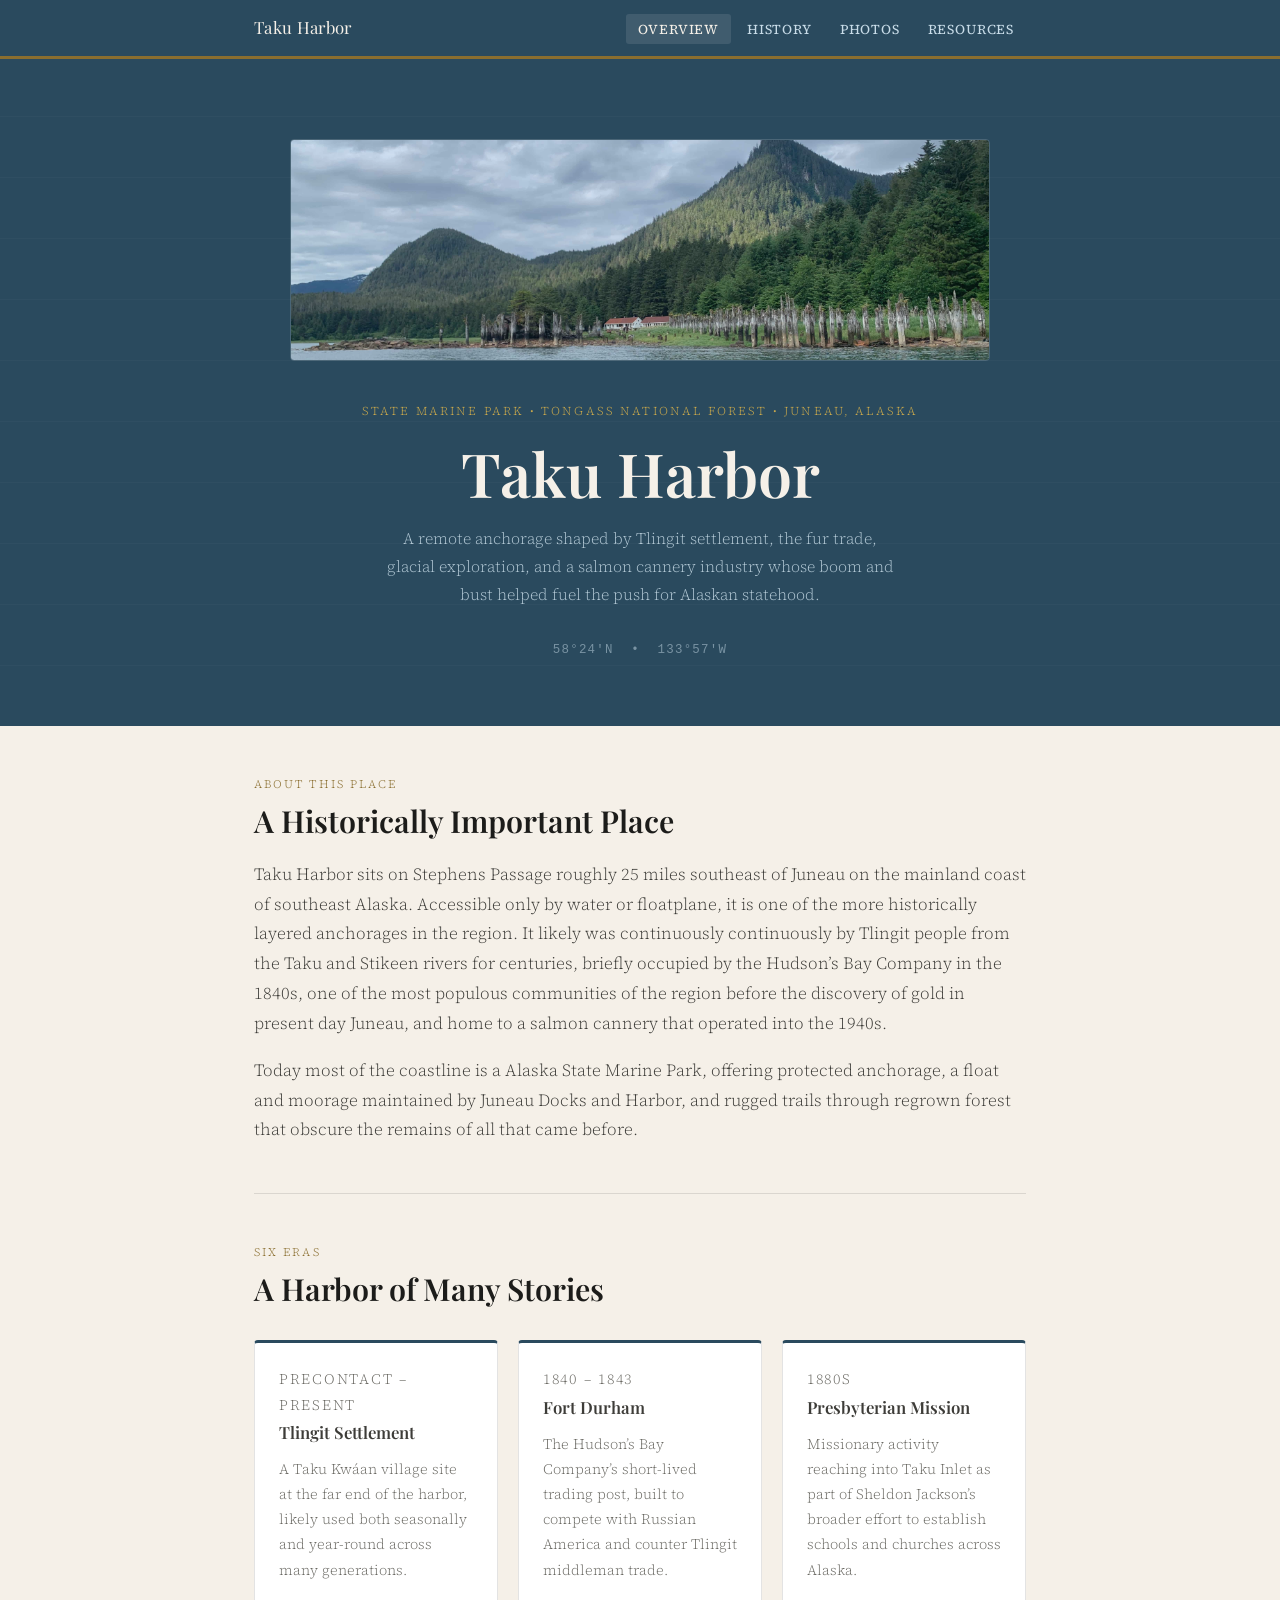
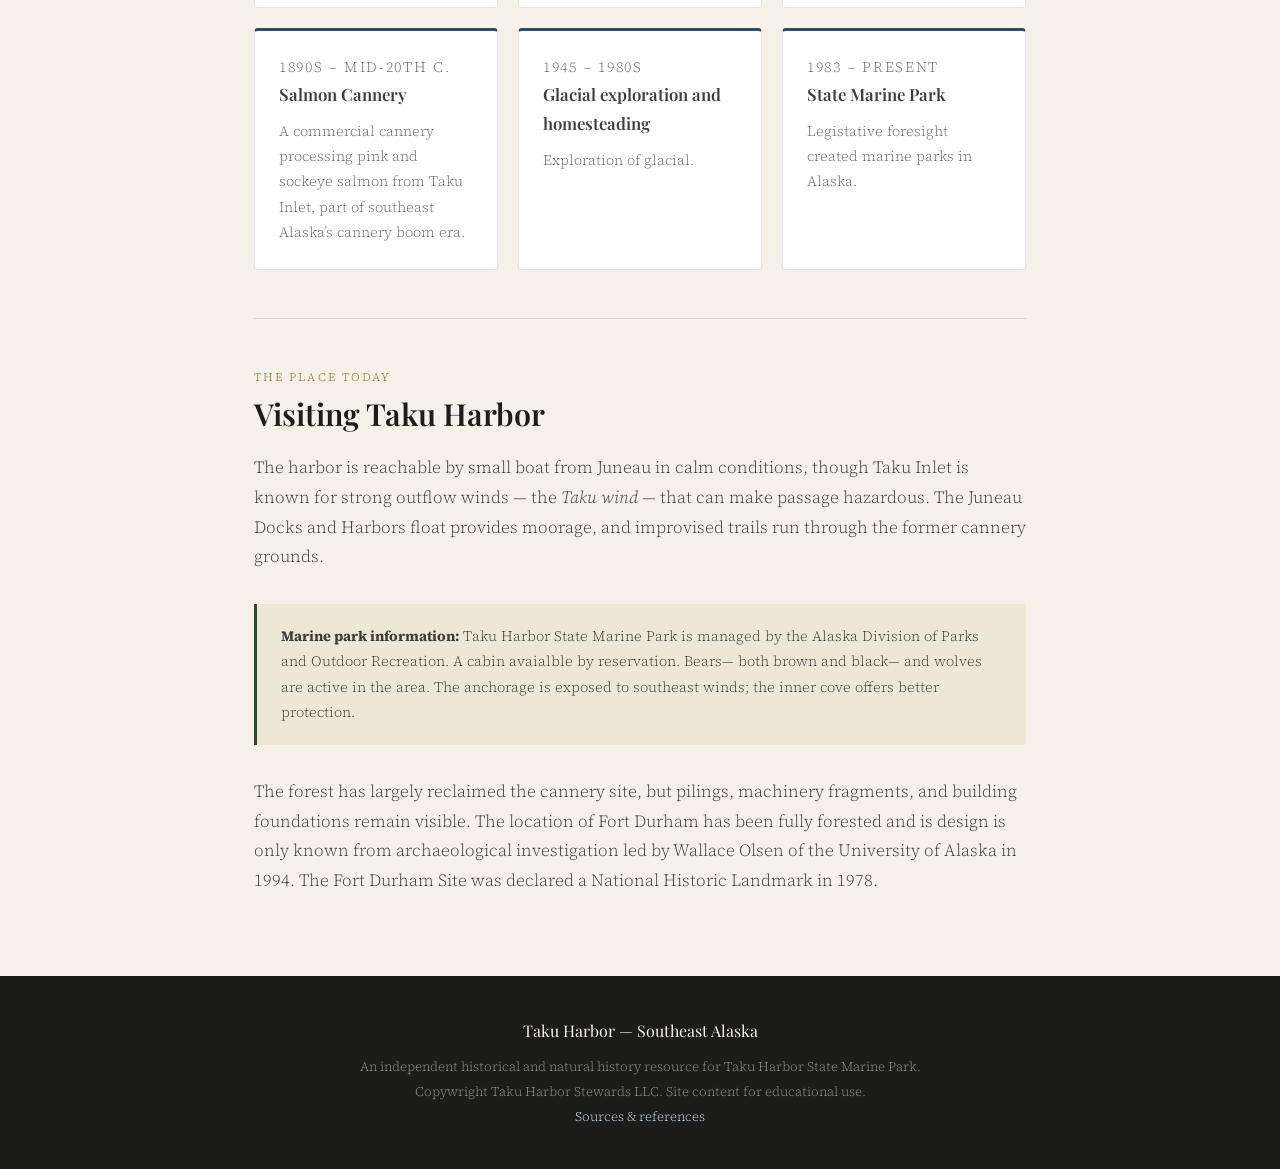
==== commit 8166e032: "Adjust image position in index.html" ====
--- a/index.html
+++ b/index.html
@@ -24,7 +24,7 @@
 <header class="hero">
 
 <div style="margin: 0 auto 2.5rem; max-width: 700px; border: 1px solid rgba(255,255,255,0.15); border-radius: 4px; overflow: hidden;">
-  <img src="images/historic/TH wide steeple peak.jpg" alt="Taku Harbor with steeple peak" style="width: 100%; height: 220px; object-fit: cover; display: block; opacity: 0.9;">
+  <img src="images/historic/TH wide steeple peak.jpg" alt="Taku Harbor with steeple peak" style="width: 100%; height: 220px; object-fit: cover; object-position: center 40%; display: block; opacity: 0.9;">
 </div>
 
   <p class="hero-eyebrow">State Marine Park &bull; Tongass National Forest &bull; Juneau, Alaska </p>
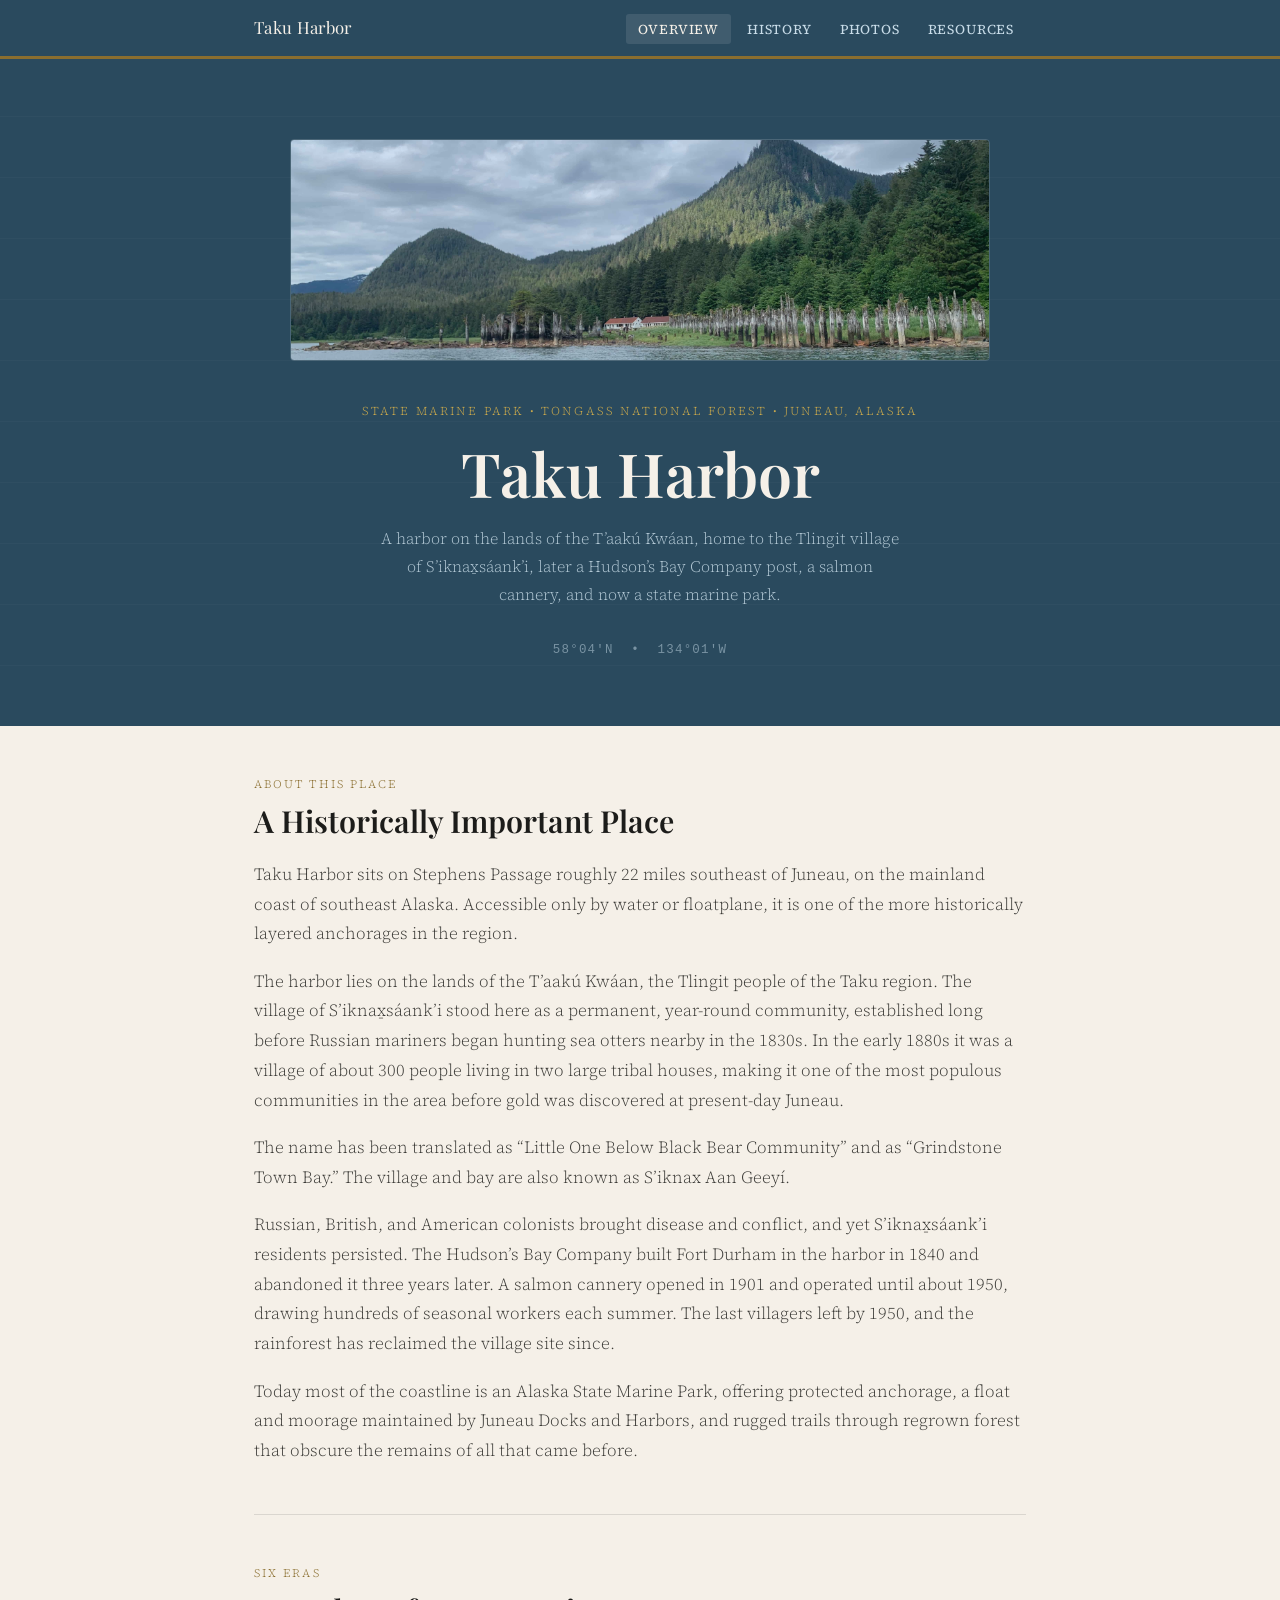
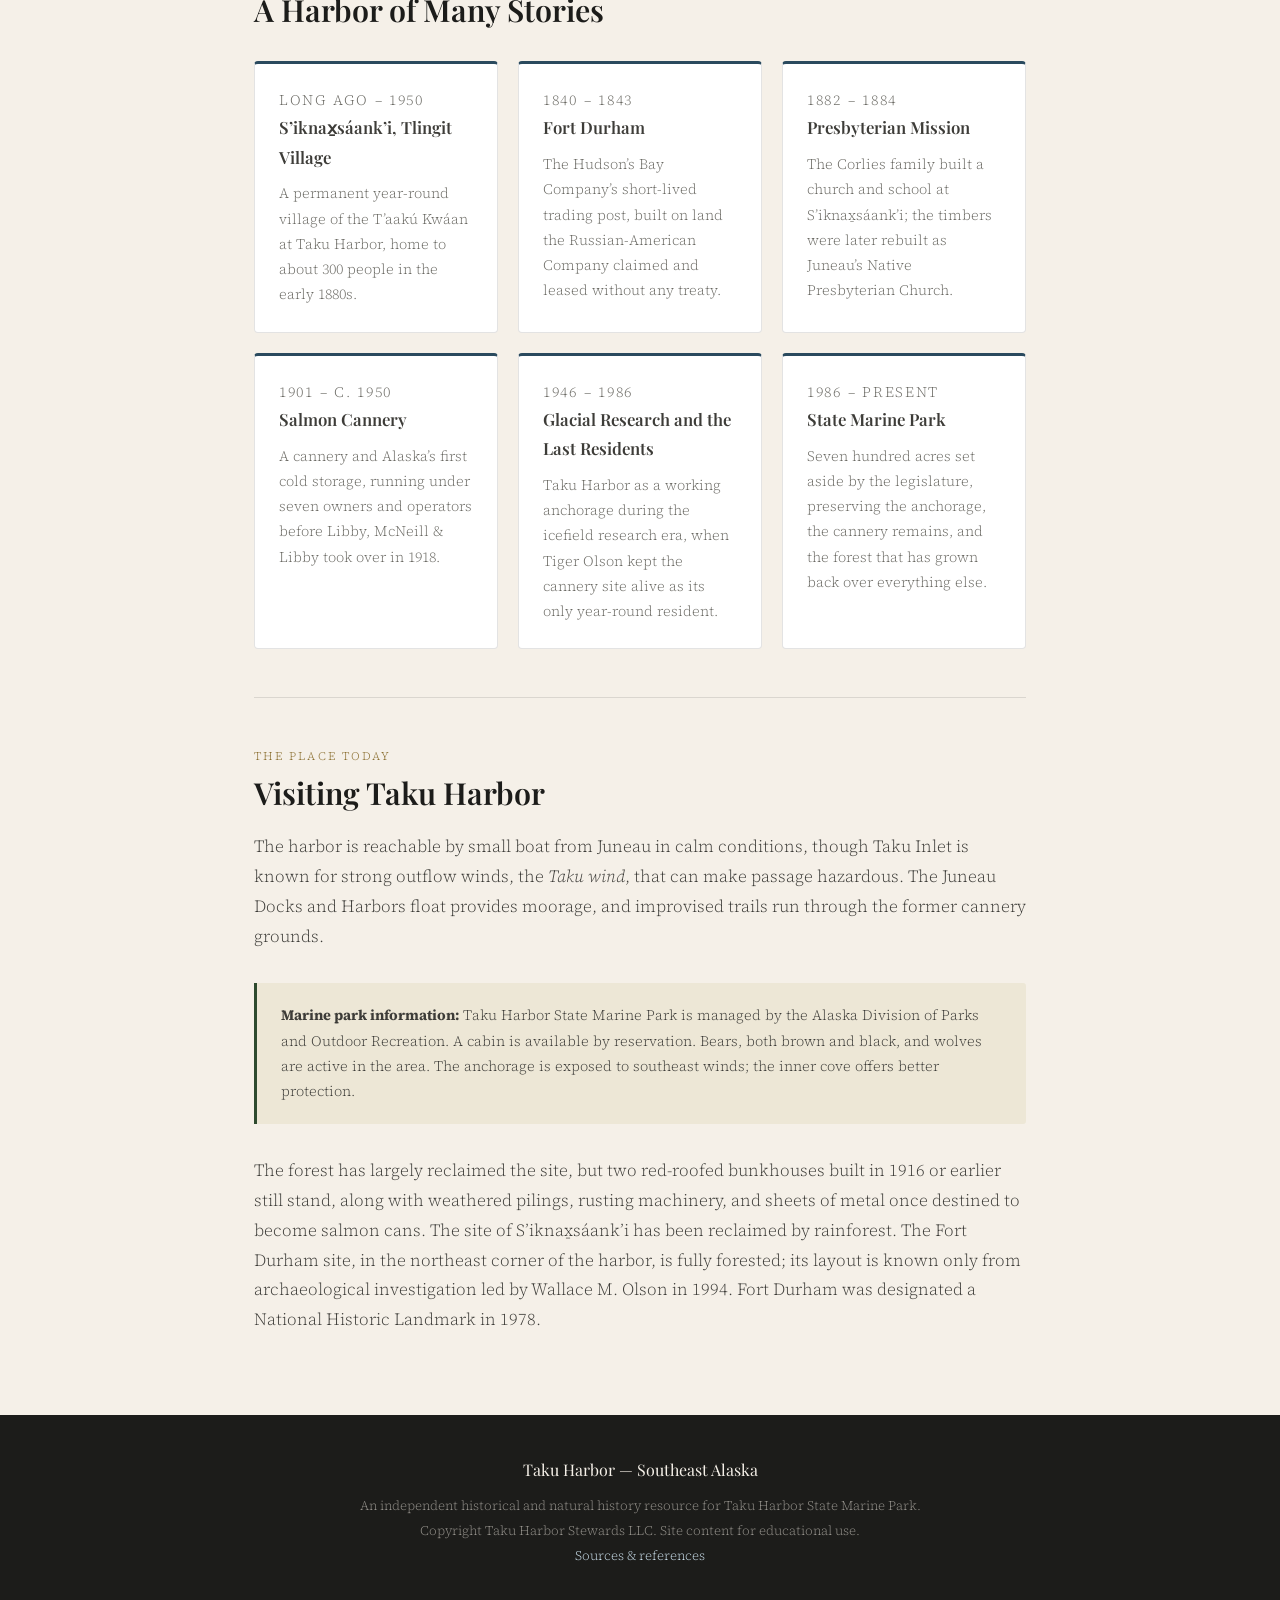
==== commit 06ed301f: "Revise Taku Harbor historical content and formatting Updated historical and descriptive content for " ====
--- a/index.html
+++ b/index.html
@@ -1,11 +1,11 @@
 <!DOCTYPE html>
 <html lang="en">
 <head>
-  <meta charset="UTF-8">
-  <meta name="viewport" content="width=device-width, initial-scale=1.0">
-  <title>Taku Harbor — Southeast Alaska</title>
-  <meta name="description" content="Historical and natural history resources for Taku Harbor State Marine Park, southeast Alaska — site of Fort Durham, Tlingit settlement, and a historic salmon cannery.">
-  <link rel="stylesheet" href="css/style.css">
+<meta charset="UTF-8">
+<meta name="viewport" content="width=device-width, initial-scale=1.0">
+<title>Taku Harbor — Southeast Alaska</title>
+<meta name="description" content="Historical and natural history resources for Taku Harbor State Marine Park, southeast Alaska — home of the Tlingit village of S&rsquo;iknax&#817;sáank&#700;i, Fort Durham, and a historic salmon cannery.">
+<link rel="stylesheet" href="css/style.css">
 </head>
 <body>
 
@@ -22,25 +22,29 @@
 </nav>
 
 <header class="hero">
-
-<div style="margin: 0 auto 2.5rem; max-width: 700px; border: 1px solid rgba(255,255,255,0.15); border-radius: 4px; overflow: hidden;">
-  <img src="images/historic/TH wide steeple peak.jpg" alt="Taku Harbor with steeple peak" style="width: 100%; height: 220px; object-fit: cover; object-position: center 40%; display: block; opacity: 0.9;">
-</div>
-
-  <p class="hero-eyebrow">State Marine Park &bull; Tongass National Forest &bull; Juneau, Alaska </p>
-  <h1>Taku Harbor<br></h1>
-  <p class="hero-sub">A remote anchorage shaped by Tlingit settlement, the fur trade, glacial exploration, and a salmon cannery industry whose boom and bust helped fuel the push for Alaskan statehood.</p>
-  <p class="hero-coords">58°24&prime;N &nbsp;&bull;&nbsp; 133°57&prime;W</p>
-
+  <div style="margin: 0 auto 2.5rem; max-width: 700px; border: 1px solid rgba(255,255,255,0.15); border-radius: 4px; overflow: hidden;">
+    <img src="images/historic/TH wide steeple peak.jpg" alt="Taku Harbor with steeple peak" style="width: 100%; height: 220px; object-fit: cover; object-position: center 40%; display: block; opacity: 0.9;">
+  </div>
+  <p class="hero-eyebrow">State Marine Park &bull; Tongass National Forest &bull; Juneau, Alaska</p>
+  <h1>Taku Harbor</h1>
+  <p class="hero-sub">A harbor on the lands of the T&rsquo;aakú Kwáan, home to the Tlingit village of S&rsquo;iknax&#817;sáank&#700;i, later a Hudson&rsquo;s Bay Company post, a salmon cannery, and now a state marine park.</p>
+  <p class="hero-coords">58°04&prime;N &nbsp;&bull;&nbsp; 134°01&prime;W</p>
 </header>
 
 <main>
+
   <p class="section-label">About this place</p>
   <h2>A Historically Important Place</h2>
 
-  <p>Taku Harbor sits on Stephens Passage roughly 25 miles southeast of Juneau on the mainland coast of southeast Alaska. Accessible only by water or floatplane, it is one of the more historically layered anchorages in the region. It likely was continuously continuously by Tlingit people from the Taku and Stikeen rivers for centuries, briefly occupied by the Hudson&rsquo;s Bay Company in the 1840s, one of the most populous communities of the region before the discovery of gold in present day Juneau, and home to a salmon cannery that operated into the 1940s.</p>
+  <p>Taku Harbor sits on Stephens Passage roughly 22 miles southeast of Juneau, on the mainland coast of southeast Alaska. Accessible only by water or floatplane, it is one of the more historically layered anchorages in the region.</p>
 
-  <p>Today most of the coastline is a Alaska State Marine Park, offering protected anchorage, a float and moorage maintained by Juneau Docks and Harbor, and rugged trails through regrown forest that obscure the remains of all that came before.</p>
+  <p>The harbor lies on the lands of the T&rsquo;aakú Kwáan, the Tlingit people of the Taku region. The village of S&rsquo;iknax&#817;sáank&#700;i stood here as a permanent, year-round community, established long before Russian mariners began hunting sea otters nearby in the 1830s. In the early 1880s it was a village of about 300 people living in two large tribal houses, making it one of the most populous communities in the area before gold was discovered at present-day Juneau.</p>
+
+  <p>The name has been translated as &ldquo;Little One Below Black Bear Community&rdquo; and as &ldquo;Grindstone Town Bay.&rdquo; The village and bay are also known as S&rsquo;iknax Aan Geeyí.</p>
+
+  <p>Russian, British, and American colonists brought disease and conflict, and yet S&rsquo;iknax&#817;sáank&#700;i residents persisted. The Hudson&rsquo;s Bay Company built Fort Durham in the harbor in 1840 and abandoned it three years later. A salmon cannery opened in 1901 and operated until about 1950, drawing hundreds of seasonal workers each summer. The last villagers left by 1950, and the rainforest has reclaimed the village site since.</p>
+
+  <p>Today most of the coastline is an Alaska State Marine Park, offering protected anchorage, a float and moorage maintained by Juneau Docks and Harbors, and rugged trails through regrown forest that obscure the remains of all that came before.</p>
 
   <hr class="rule">
 
@@ -48,36 +52,45 @@
   <h2>A Harbor of Many Stories</h2>
 
   <div class="card-grid">
+
     <a href="history.html#tlingit" class="card">
-      <p class="card-era">Precontact &ndash; present</p>
-      <h3>Tlingit Settlement</h3>
-      <p>A Taku Kwáan village site at the far end of the harbor, likely used both seasonally and year-round across many generations.</p>
+      <p class="card-era">Long ago &ndash; 1950</p>
+      <h3>S&rsquo;iknax&#817;sáank&#700;i, Tlingit Village</h3>
+      <p>A permanent year-round village of the T&rsquo;aakú Kwáan at Taku Harbor, home to about 300 people in the early 1880s.</p>
     </a>
+
     <a href="history.html#fort-durham" class="card">
       <p class="card-era">1840 &ndash; 1843</p>
       <h3>Fort Durham</h3>
-      <p>The Hudson&rsquo;s Bay Company&rsquo;s short-lived trading post, built to compete with Russian America and counter Tlingit middleman trade.</p>
+      <p>The Hudson&rsquo;s Bay Company&rsquo;s short-lived trading post, built on land the Russian-American Company claimed and leased without any treaty.</p>
     </a>
+
     <a href="history.html#mission" class="card">
-      <p class="card-era">1880s</p>
+      <p class="card-era">1882 &ndash; 1884</p>
       <h3>Presbyterian Mission</h3>
-      <p>Missionary activity reaching into Taku Inlet as part of Sheldon Jackson&rsquo;s broader effort to establish schools and churches across Alaska.</p>
+      <p>The Corlies family built a church and school at S&rsquo;iknax&#817;sáank&#700;i; the timbers were later rebuilt as Juneau&rsquo;s Native Presbyterian Church.</p>
     </a>
+
     <a href="history.html#cannery" class="card">
-      <p class="card-era">1890s &ndash; mid-20th c.</p>
+      <p class="card-era">1901 &ndash; c. 1950</p>
       <h3>Salmon Cannery</h3>
-      <p>A commercial cannery processing pink and sockeye salmon from Taku Inlet, part of southeast Alaska&rsquo;s cannery boom era.</p>
+      <p>A cannery and Alaska&rsquo;s first cold storage, running under seven owners and operators before Libby, McNeill &amp; Libby took over in 1918.</p>
     </a>
+
+    <!-- Blurb and date range provisional until the #glacial section is written. -->
     <a href="history.html#glacial" class="card">
-      <p class="card-era">1945 &ndash; 1980s</p>
-      <h3>Glacial exploration and homesteading</h3>
-      <p>Exploration of glacial.</p>
+      <p class="card-era">1946 &ndash; 1986</p>
+      <h3>Glacial Research and the Last Residents</h3>
+      <p>Taku Harbor as a working anchorage during the icefield research era, when Tiger Olson kept the cannery site alive as its only year-round resident.</p>
     </a>
+
+    <!-- Blurb provisional until the #statepark section is written. -->
     <a href="history.html#statepark" class="card">
-      <p class="card-era">1983 &ndash; present</p>
+      <p class="card-era">1986 &ndash; present</p>
       <h3>State Marine Park</h3>
-      <p>Legistative foresight created marine parks in Alaska.</p>
+      <p>Seven hundred acres set aside by the legislature, preserving the anchorage, the cannery remains, and the forest that has grown back over everything else.</p>
     </a>
+
   </div>
 
   <hr class="rule">
@@ -85,20 +98,20 @@
   <p class="section-label">The place today</p>
   <h2>Visiting Taku Harbor</h2>
 
-  <p>The harbor is reachable by small boat from Juneau in calm conditions, though Taku Inlet is known for strong outflow winds — the <em>Taku wind</em> — that can make passage hazardous. The Juneau Docks and Harbors float provides moorage, and improvised trails run through the former cannery grounds.</p>
+  <p>The harbor is reachable by small boat from Juneau in calm conditions, though Taku Inlet is known for strong outflow winds, the <em>Taku wind</em>, that can make passage hazardous. The Juneau Docks and Harbors float provides moorage, and improvised trails run through the former cannery grounds.</p>
 
   <div class="infobox">
-    <p><strong>Marine park information:</strong> Taku Harbor State Marine Park is managed by the Alaska Division of Parks and Outdoor Recreation. A cabin avaialble by reservation. Bears— both brown and black— and wolves are active in the area. The anchorage is exposed to southeast winds; the inner cove offers better protection.</p>
+    <p><strong>Marine park information:</strong> Taku Harbor State Marine Park is managed by the Alaska Division of Parks and Outdoor Recreation. A cabin is available by reservation. Bears, both brown and black, and wolves are active in the area. The anchorage is exposed to southeast winds; the inner cove offers better protection.</p>
   </div>
 
-  <p>The forest has largely reclaimed the cannery site, but pilings, machinery fragments, and building foundations remain visible. The location of Fort Durham has been fully forested and is design is only known from archaeological investigation led by Wallace Olsen of the University of Alaska in 1994. The Fort Durham Site was declared a National Historic Landmark in 1978.</p>
+  <p>The forest has largely reclaimed the site, but two red-roofed bunkhouses built in 1916 or earlier still stand, along with weathered pilings, rusting machinery, and sheets of metal once destined to become salmon cans. The site of S&rsquo;iknax&#817;sáank&#700;i has been reclaimed by rainforest. The Fort Durham site, in the northeast corner of the harbor, is fully forested; its layout is known only from archaeological investigation led by Wallace M. Olson in 1994. Fort Durham was designated a National Historic Landmark in 1978.</p>
 
 </main>
 
 <footer>
   <span class="footer-title">Taku Harbor — Southeast Alaska</span>
   An independent historical and natural history resource for Taku Harbor State Marine Park.<br>
-  Copywright Taku Harbor Stewards LLC. Site content for educational use.<br>
+  Copyright Taku Harbor Stewards LLC. Site content for educational use.<br>
   <a href="resources.html">Sources &amp; references</a>
 </footer>
 
